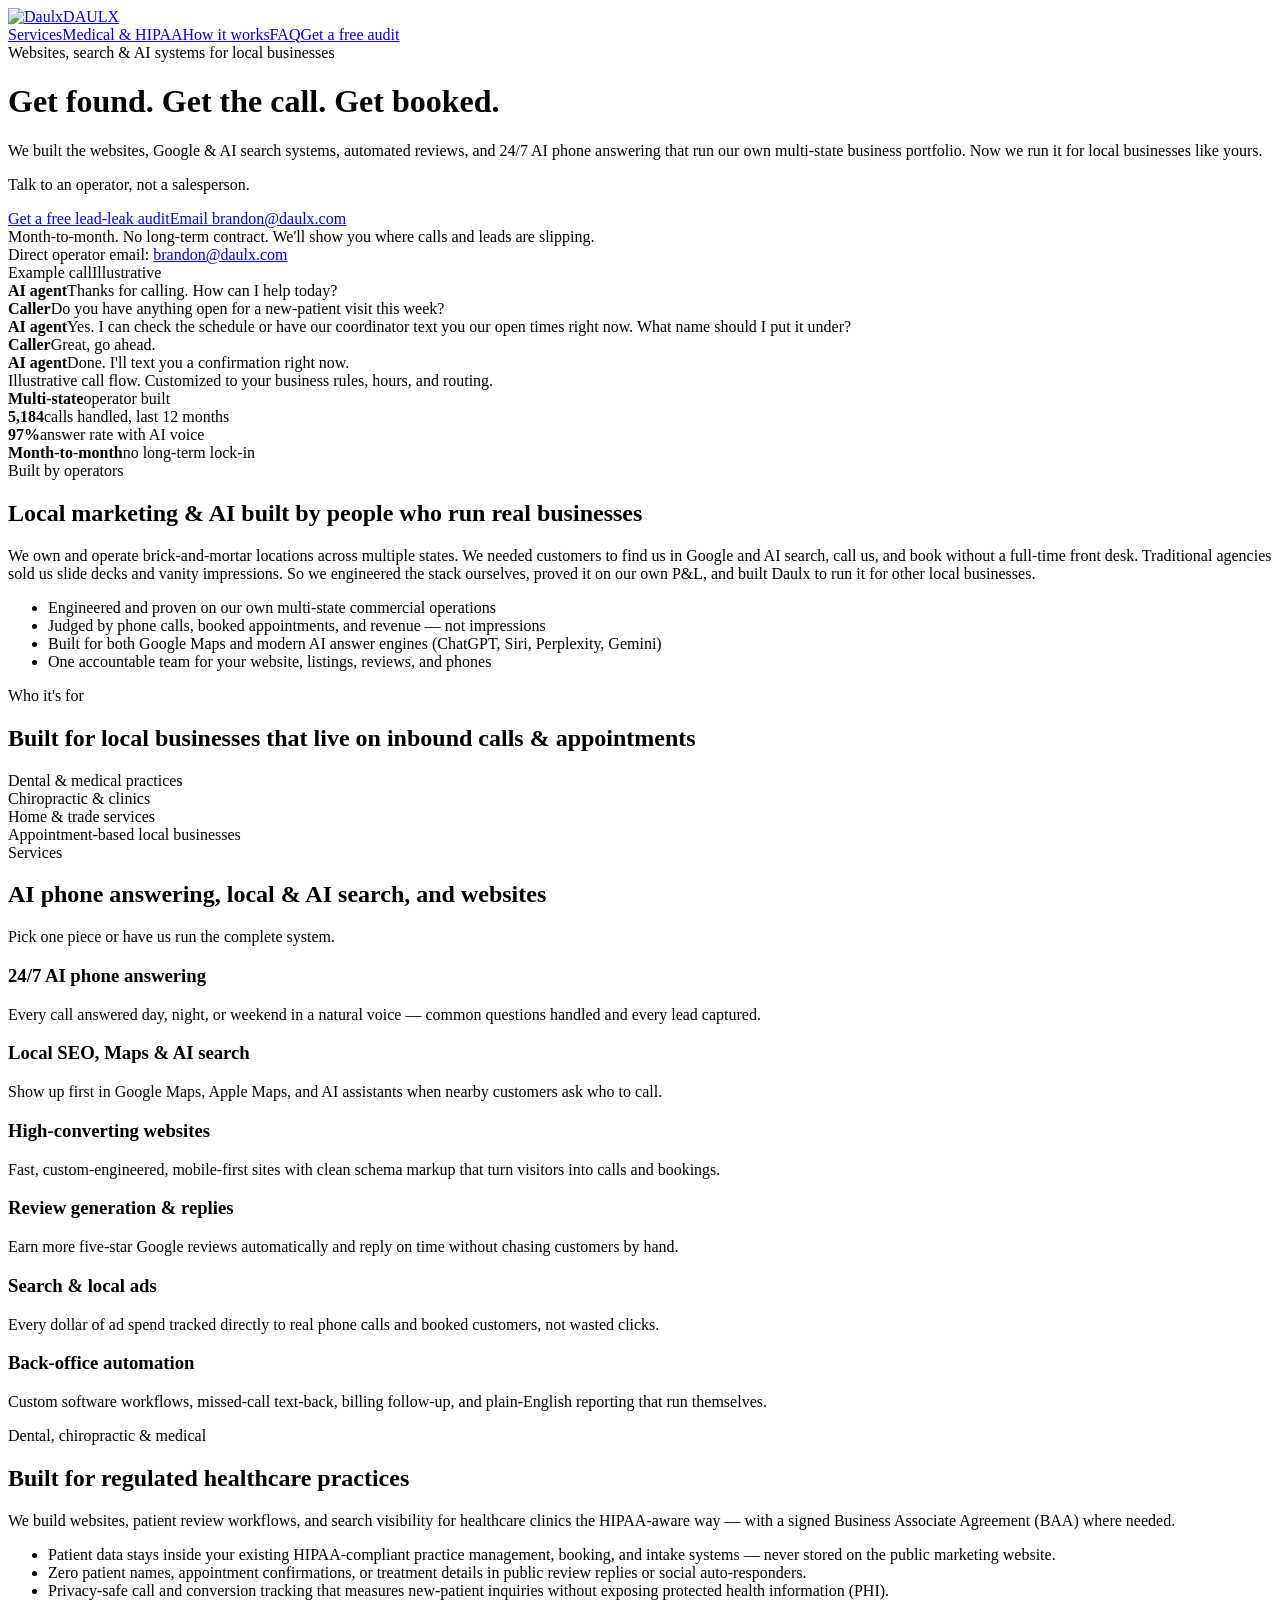
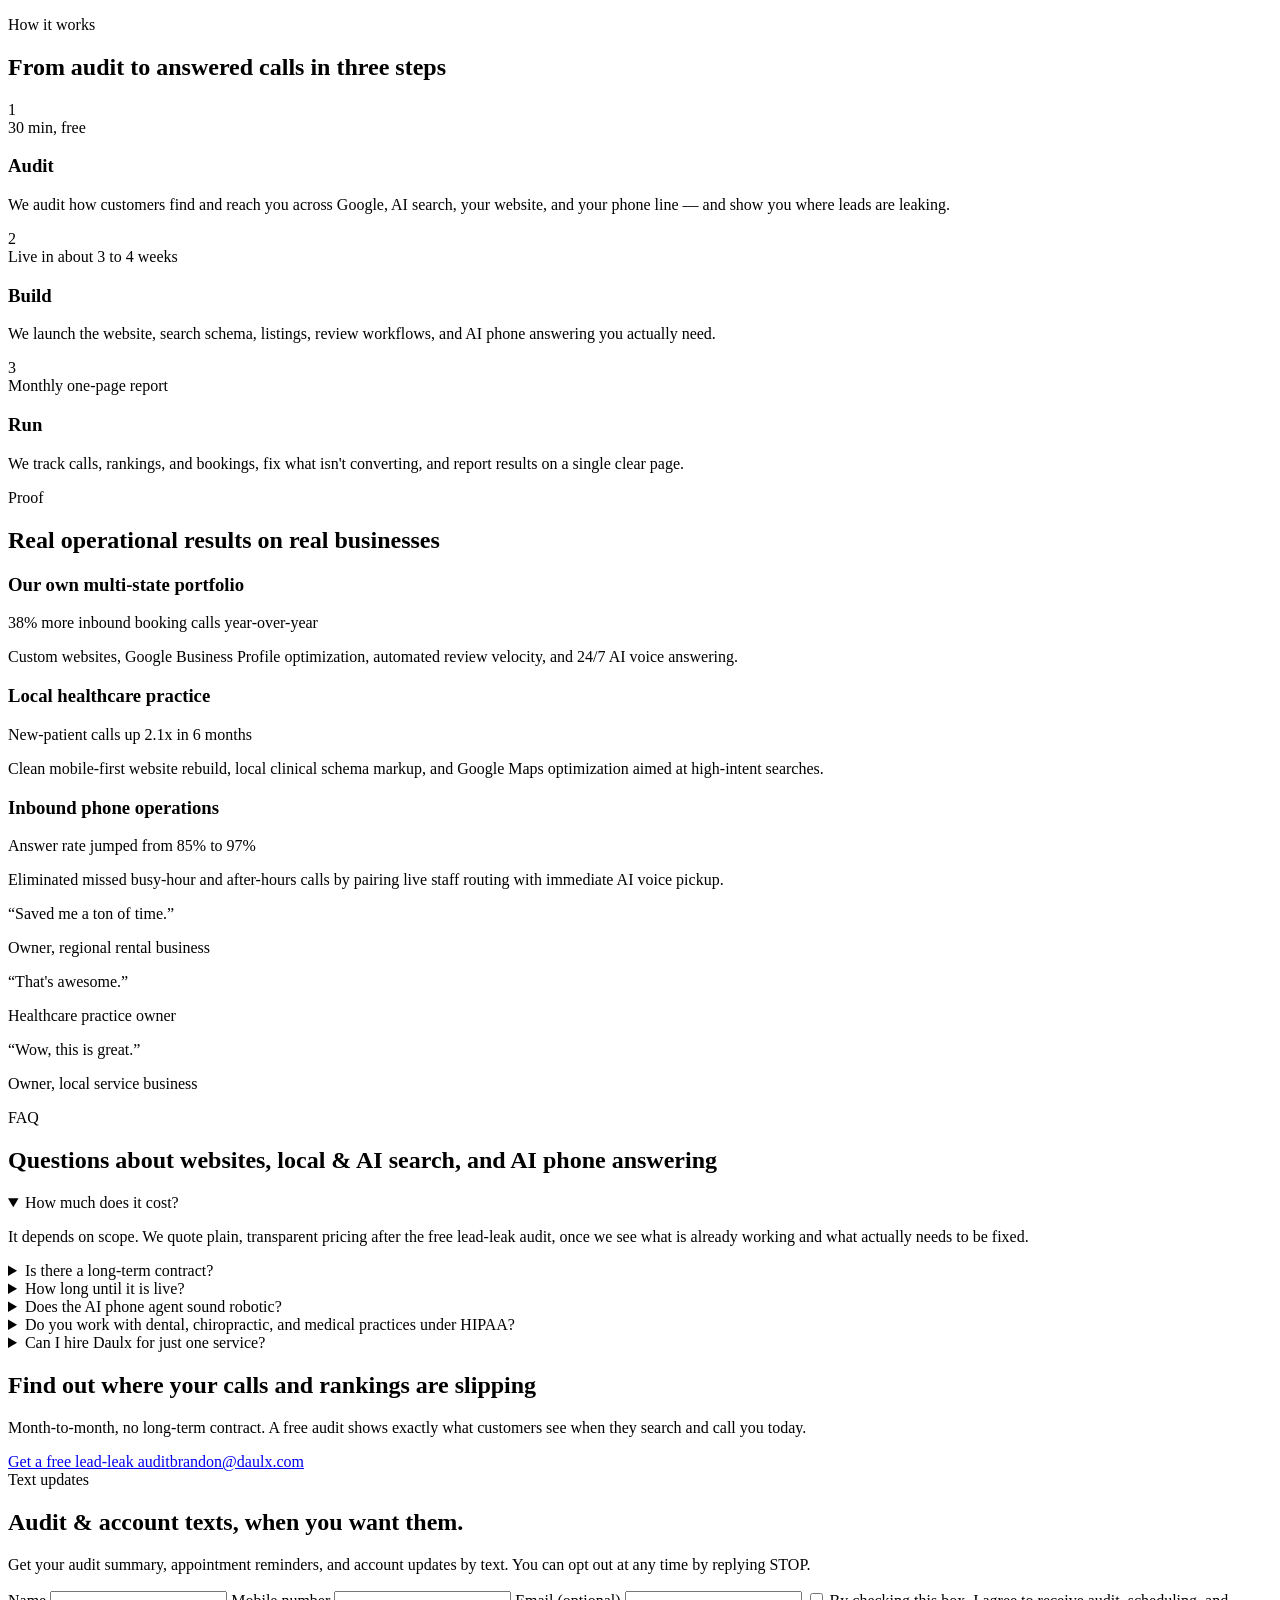
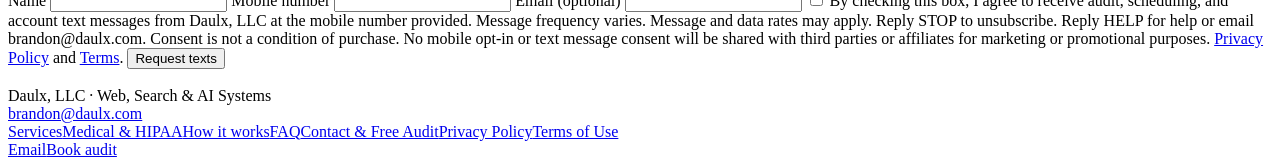
==== index.html @ 46bbb877 "Add .nojekyll, CNAME, 404.html, and index.html" ====
<!doctype html><html lang="en"><head><meta charset="utf-8"><meta name="viewport" content="width=device-width,initial-scale=1">
<meta name="robots" content="index, follow">
<link rel="canonical" href="https://daulx.com/">
<title>Websites, Local SEO, AI Search &amp; AI Phone Answering | Daulx</title>
<meta name="description" content="Daulx builds high-converting websites, Google Maps &amp; AI search visibility, automated review systems, and 24/7 AI phone answering for local businesses. Get a free lead-leak audit.">
<link rel="icon" href="favicon.svg" type="image/svg+xml">
<meta property="og:type" content="website">
<meta property="og:site_name" content="DAULX">
<meta property="og:title" content="Websites, Local SEO, AI Search &amp; AI Phone Answering | Daulx">
<meta property="og:description" content="Daulx builds high-converting websites, Google Maps &amp; AI search visibility, automated review systems, and 24/7 AI phone answering for local businesses. Get a free lead-leak audit.">
<meta property="og:url" content="https://daulx.com/">
<meta property="og:image" content="https://daulx.com/og-preview.png">
<meta name="twitter:card" content="summary_large_image">
<meta name="twitter:title" content="Websites, Local SEO, AI Search &amp; AI Phone Answering | Daulx">
<meta name="twitter:description" content="Daulx builds high-converting websites, Google Maps &amp; AI search visibility, automated review systems, and 24/7 AI phone answering for local businesses. Get a free lead-leak audit.">
<meta name="twitter:image" content="https://daulx.com/og-preview.png">
<link rel="preload" href="fonts/inter-latin.woff2" as="font" type="font/woff2" crossorigin>
<link rel="preload" href="fonts/fraunces-latin.woff2" as="font" type="font/woff2" crossorigin>
<link rel="stylesheet" href="styles.css">
<script type="application/ld+json">{"@context":"https://schema.org","@graph":[
{"@type":"Organization","@id":"https://daulx.com/#organization","name":"Daulx, LLC","url":"https://daulx.com/","logo":"https://daulx.com/favicon.svg","email":"brandon@daulx.com"},
{"@type":"ProfessionalService","@id":"https://daulx.com/#service","name":"Daulx","parentOrganization":{"@id":"https://daulx.com/#organization"},"url":"https://daulx.com/","email":"brandon@daulx.com","image":"https://daulx.com/og-preview.png","description":"Websites, local SEO, Google Business Profile, AI search optimization, review systems, AI phone answering, and back-office automation for local businesses.","areaServed":"US"},
{"@type":"FAQPage","mainEntity":[
{"@type":"Question","name":"How much does it cost?","acceptedAnswer":{"@type":"Answer","text":"It depends on scope. We quote after the free lead-leak audit, once we know what you actually need."}},
{"@type":"Question","name":"Is there a contract?","acceptedAnswer":{"@type":"Answer","text":"Month-to-month. No long-term contract."}},
{"@type":"Question","name":"How long until it is live?","acceptedAnswer":{"@type":"Answer","text":"Most builds go live in about 3 to 4 weeks after the audit call, depending on scope."}},
{"@type":"Question","name":"Does the AI phone agent sound robotic?","acceptedAnswer":{"@type":"Answer","text":"It speaks in a natural voice, answers common questions about your business, and hands off or takes a message when a person is needed. Request a free audit and we will demo a live line configured for your business."}},
{"@type":"Question","name":"Do you work with medical and dental practices under HIPAA?","acceptedAnswer":{"@type":"Answer","text":"Yes. We build HIPAA-aware: patient data stays in your existing HIPAA-compliant booking, forms, and records systems, never on the marketing site. Review replies never include patient names or treatment details, and tracking is set up to be privacy-safe."}},
{"@type":"Question","name":"Can I hire you for just one service?","acceptedAnswer":{"@type":"Answer","text":"Yes. Start with one piece, such as AI phone answering, your website, or your Google and AI search visibility, and add more later if it makes sense."}}]}]}</script>
</head><body>
<header><div class="wrap"><a class="logo" href="/"><img src="favicon.svg" alt="Daulx" width="30" height="30"><span class="brand">DAULX</span></a>
<nav><a href="/#services">Services</a><a href="/#regulated">Medical &amp; HIPAA</a><a href="/#how">How it works</a><a href="/#faq">FAQ</a><a class="btn" href="/contact">Get a free audit</a></nav></div></header>

<main id="main">
<div class="hero" id="top"><div class="wrap"><div>
<div class="eyebrow">Websites, search &amp; AI systems for local businesses</div>
<h1>Get found. Get the call. Get booked.</h1>
<p>We built the websites, Google &amp; AI search systems, automated reviews, and 24/7 AI phone answering that run our own multi-state business portfolio. Now we run it for local businesses like yours.</p>
<p class="operator">Talk to an operator, not a salesperson.</p>
<div class="ctas"><a class="btn" href="/contact">Get a free lead-leak audit</a><a class="btn ghost" href="mailto:brandon@daulx.com">Email brandon@daulx.com</a></div>
<div class="micro">Month-to-month. No long-term contract. We'll show you where calls and leads are slipping.</div>
<div class="callnow">Direct operator email: <a href="mailto:brandon@daulx.com">brandon@daulx.com</a></div>
</div>
<div class="tcard" aria-label="Example call"><div class="lbl"><span>Example call</span><span>Illustrative</span></div>
<div class="msg ai"><b>AI agent</b>Thanks for calling. How can I help today?</div>
<div class="msg caller"><b>Caller</b>Do you have anything open for a new-patient visit this week?</div>
<div class="msg ai"><b>AI agent</b>Yes. I can check the schedule or have our coordinator text you our open times right now. What name should I put it under?</div>
<div class="msg caller"><b>Caller</b>Great, go ahead.</div>
<div class="msg ai"><b>AI agent</b>Done. I'll text you a confirmation right now.</div>
<div class="note">Illustrative call flow. Customized to your business rules, hours, and routing.</div></div>
</div></div>

<div class="pbar"><div class="wrap">
<div><strong>Multi-state</strong>operator built</div><div><strong>5,184</strong>calls handled, last 12 months</div><div><strong>97%</strong>answer rate with AI voice</div><div><strong>Month-to-month</strong>no long-term lock-in</div></div></div>

<section class="story" id="about"><div class="wrap two"><div><div class="eyebrow">Built by operators</div><h2>Local marketing &amp; AI built by people who run real businesses</h2>
<p class="lead">We own and operate brick-and-mortar locations across multiple states. We needed customers to find us in Google and AI search, call us, and book without a full-time front desk. Traditional agencies sold us slide decks and vanity impressions. So we engineered the stack ourselves, proved it on our own P&amp;L, and built Daulx to run it for other local businesses.</p></div>
<ul class="checks"><li>Engineered and proven on our own multi-state commercial operations</li><li>Judged by phone calls, booked appointments, and revenue — not impressions</li><li>Built for both Google Maps and modern AI answer engines (ChatGPT, Siri, Perplexity, Gemini)</li><li>One accountable team for your website, listings, reviews, and phones</li></ul></div></section>

<section id="who" style="padding-bottom:0"><div class="wrap"><div class="eyebrow">Who it's for</div><h2>Built for local businesses that live on inbound calls &amp; appointments</h2>
<div class="who"><div>Dental &amp; medical practices</div><div>Chiropractic &amp; clinics</div><div>Home &amp; trade services</div><div>Appointment-based local businesses</div></div></div></section>

<section id="services" class="services"><div class="wrap"><div class="eyebrow">Services</div><h2>AI phone answering, local &amp; AI search, and websites</h2>
<p class="lead">Pick one piece or have us run the complete system.</p>
<div class="grid">
<div class="card" id="ai-phone"><h3>24/7 AI phone answering</h3><p>Every call answered day, night, or weekend in a natural voice — common questions handled and every lead captured.</p></div>
<div class="card" id="local-seo"><h3>Local SEO, Maps &amp; AI search</h3><p>Show up first in Google Maps, Apple Maps, and AI assistants when nearby customers ask who to call.</p></div>
<div class="card" id="websites"><h3>High-converting websites</h3><p>Fast, custom-engineered, mobile-first sites with clean schema markup that turn visitors into calls and bookings.</p></div>
<div class="card" id="reviews"><h3>Review generation &amp; replies</h3><p>Earn more five-star Google reviews automatically and reply on time without chasing customers by hand.</p></div>
<div class="card" id="ads"><h3>Search &amp; local ads</h3><p>Every dollar of ad spend tracked directly to real phone calls and booked customers, not wasted clicks.</p></div>
<div class="card" id="automation"><h3>Back-office automation</h3><p>Custom software workflows, missed-call text-back, billing follow-up, and plain-English reporting that run themselves.</p></div>
</div></div></section>

<section class="hipaa" id="regulated"><div class="wrap"><div class="hcard"><div><div class="eyebrow">Dental, chiropractic &amp; medical</div><h2>Built for regulated healthcare practices</h2>
<p class="lead">We build websites, patient review workflows, and search visibility for healthcare clinics the HIPAA-aware way — with a signed Business Associate Agreement (BAA) where needed.</p></div>
<ul class="checks"><li>Patient data stays inside your existing HIPAA-compliant practice management, booking, and intake systems — never stored on the public marketing website.</li>
<li>Zero patient names, appointment confirmations, or treatment details in public review replies or social auto-responders.</li><li>Privacy-safe call and conversion tracking that measures new-patient inquiries without exposing protected health information (PHI).</li></ul></div></div></section>

<section id="how" class="steps" style="padding-top:0"><div class="wrap"><div class="eyebrow">How it works</div><h2>From audit to answered calls in three steps</h2><div class="grid">
<div class="card"><div class="num">1</div><div class="time">30 min, free</div><h3>Audit</h3><p>We audit how customers find and reach you across Google, AI search, your website, and your phone line — and show you where leads are leaking.</p></div>
<div class="card"><div class="num">2</div><div class="time">Live in about 3 to 4 weeks</div><h3>Build</h3><p>We launch the website, search schema, listings, review workflows, and AI phone answering you actually need.</p></div>
<div class="card"><div class="num">3</div><div class="time">Monthly one-page report</div><h3>Run</h3><p>We track calls, rankings, and bookings, fix what isn't converting, and report results on a single clear page.</p></div>
</div></div></section>

<section class="proof"><div class="wrap"><div class="eyebrow">Proof</div><h2>Real operational results on real businesses</h2><div class="grid">
<div class="card"><h3>Our own multi-state portfolio</h3><div class="result">38% more inbound booking calls year-over-year</div><p>Custom websites, Google Business Profile optimization, automated review velocity, and 24/7 AI voice answering.</p></div>
<div class="card"><h3>Local healthcare practice</h3><div class="result">New-patient calls up 2.1x in 6 months</div><p>Clean mobile-first website rebuild, local clinical schema markup, and Google Maps optimization aimed at high-intent searches.</p></div>
<div class="card"><h3>Inbound phone operations</h3><div class="result">Answer rate jumped from 85% to 97%</div><p>Eliminated missed busy-hour and after-hours calls by pairing live staff routing with immediate AI voice pickup.</p></div>
</div>
<div class="grid">
<div class="card"><p class="quote">&ldquo;Saved me a ton of time.&rdquo;</p><p class="role">Owner, regional rental business</p></div>
<div class="card"><p class="quote">&ldquo;That's awesome.&rdquo;</p><p class="role">Healthcare practice owner</p></div>
<div class="card"><p class="quote">&ldquo;Wow, this is great.&rdquo;</p><p class="role">Owner, local service business</p></div>
</div></div></section>

<section class="faq" id="faq"><div class="wrap"><div class="eyebrow">FAQ</div><h2>Questions about websites, local &amp; AI search, and AI phone answering</h2>
<details open><summary>How much does it cost?</summary><p>It depends on scope. We quote plain, transparent pricing after the free lead-leak audit, once we see what is already working and what actually needs to be fixed.</p></details>
<details><summary>Is there a long-term contract?</summary><p>No. Ongoing management is month-to-month. You stay because it produces calls and customers, not because of a lock-in clause.</p></details>
<details><summary>How long until it is live?</summary><p>Most website, SEO, and AI voice builds go live in 3 to 4 weeks after the audit call, depending on scope.</p></details>
<details><summary>Does the AI phone agent sound robotic?</summary><p>It speaks in a natural voice, answers specific questions about your business, hours, and services, and transfers or texts your team immediately when a person is needed. Request a free audit and we will demo a live line configured for your business.</p></details>
<details><summary>Do you work with dental, chiropractic, and medical practices under HIPAA?</summary><p>Yes. We build HIPAA-aware: patient health information stays in your existing practice management, forms, and booking systems, never on the marketing site. Public review replies and social messaging follow strict zero-PHI rules, and we execute a HIPAA Business Associate Agreement (BAA) when applicable.</p></details>
<details><summary>Can I hire Daulx for just one service?</summary><p>Yes. Start with a single piece — like fixing your AI search visibility, rebuilding an outdated website, or turning on 24/7 AI phone answering — and add more only when it makes sense.</p></details>
</div></section>

<section class="final"><div class="wrap"><h2>Find out where your calls and rankings are slipping</h2><p>Month-to-month, no long-term contract. A free audit shows exactly what customers see when they search and call you today.</p>
<div class="ctas"><a class="btn" href="/contact">Get a free lead-leak audit</a><a class="btn ghost" href="mailto:brandon@daulx.com">brandon@daulx.com</a></div></div></section>

<section class="textus" id="sms-opt-in"><div class="wrap two"><div><div class="eyebrow">Text updates</div><h2>Audit &amp; account texts, when you want them.</h2>
<p class="lead">Get your audit summary, appointment reminders, and account updates by text. You can opt out at any time by replying STOP.</p></div>
<form class="form" action="thanks" method="get">
<label class="field"><span>Name</span>
<input type="text" name="name" autocomplete="name" required></label>
<label class="field"><span>Mobile number</span>
<input type="tel" name="mobile" autocomplete="tel" required></label>
<label class="field"><span>Email <span class="optional">(optional)</span></span>
<input type="email" name="email" autocomplete="email"></label>
<label class="consent">
<input type="checkbox" name="sms_opt_in" value="yes" required>
<span>By checking this box, I agree to receive audit, scheduling, and account text messages from Daulx, LLC at the mobile number provided. Message frequency varies. Message and data rates may apply. Reply STOP to unsubscribe. Reply HELP for help or email brandon@daulx.com. Consent is not a condition of purchase. No mobile opt-in or text message consent will be shared with third parties or affiliates for marketing or promotional purposes. <a href="privacy">Privacy Policy</a> and <a href="terms">Terms</a>.</span></label>
<button class="btn" type="submit">Request texts</button>
</form></div></section>
</main>

<footer><div class="wrap"><div><strong style="color:#fff;letter-spacing:.16em">DAULX</strong><br>Daulx, LLC &middot; Web, Search &amp; AI Systems<br><a href="mailto:brandon@daulx.com">brandon@daulx.com</a></div>
<div class="links"><a href="/#services">Services</a><a href="/#regulated">Medical &amp; HIPAA</a><a href="/#how">How it works</a><a href="/#faq">FAQ</a><a href="/contact">Contact &amp; Free Audit</a><a href="/privacy">Privacy Policy</a><a href="/terms">Terms of Use</a></div></div></footer>

<div class="sticky" id="sticky"><a class="btn call" href="mailto:brandon@daulx.com">Email</a><a class="btn" href="/contact">Book audit</a></div>
<script>var h=document.getElementById('top'),s=document.getElementById('sticky');function f(){s.classList.toggle('on',h.getBoundingClientRect().bottom<0)}addEventListener('scroll',f);f();</script>
</body></html>
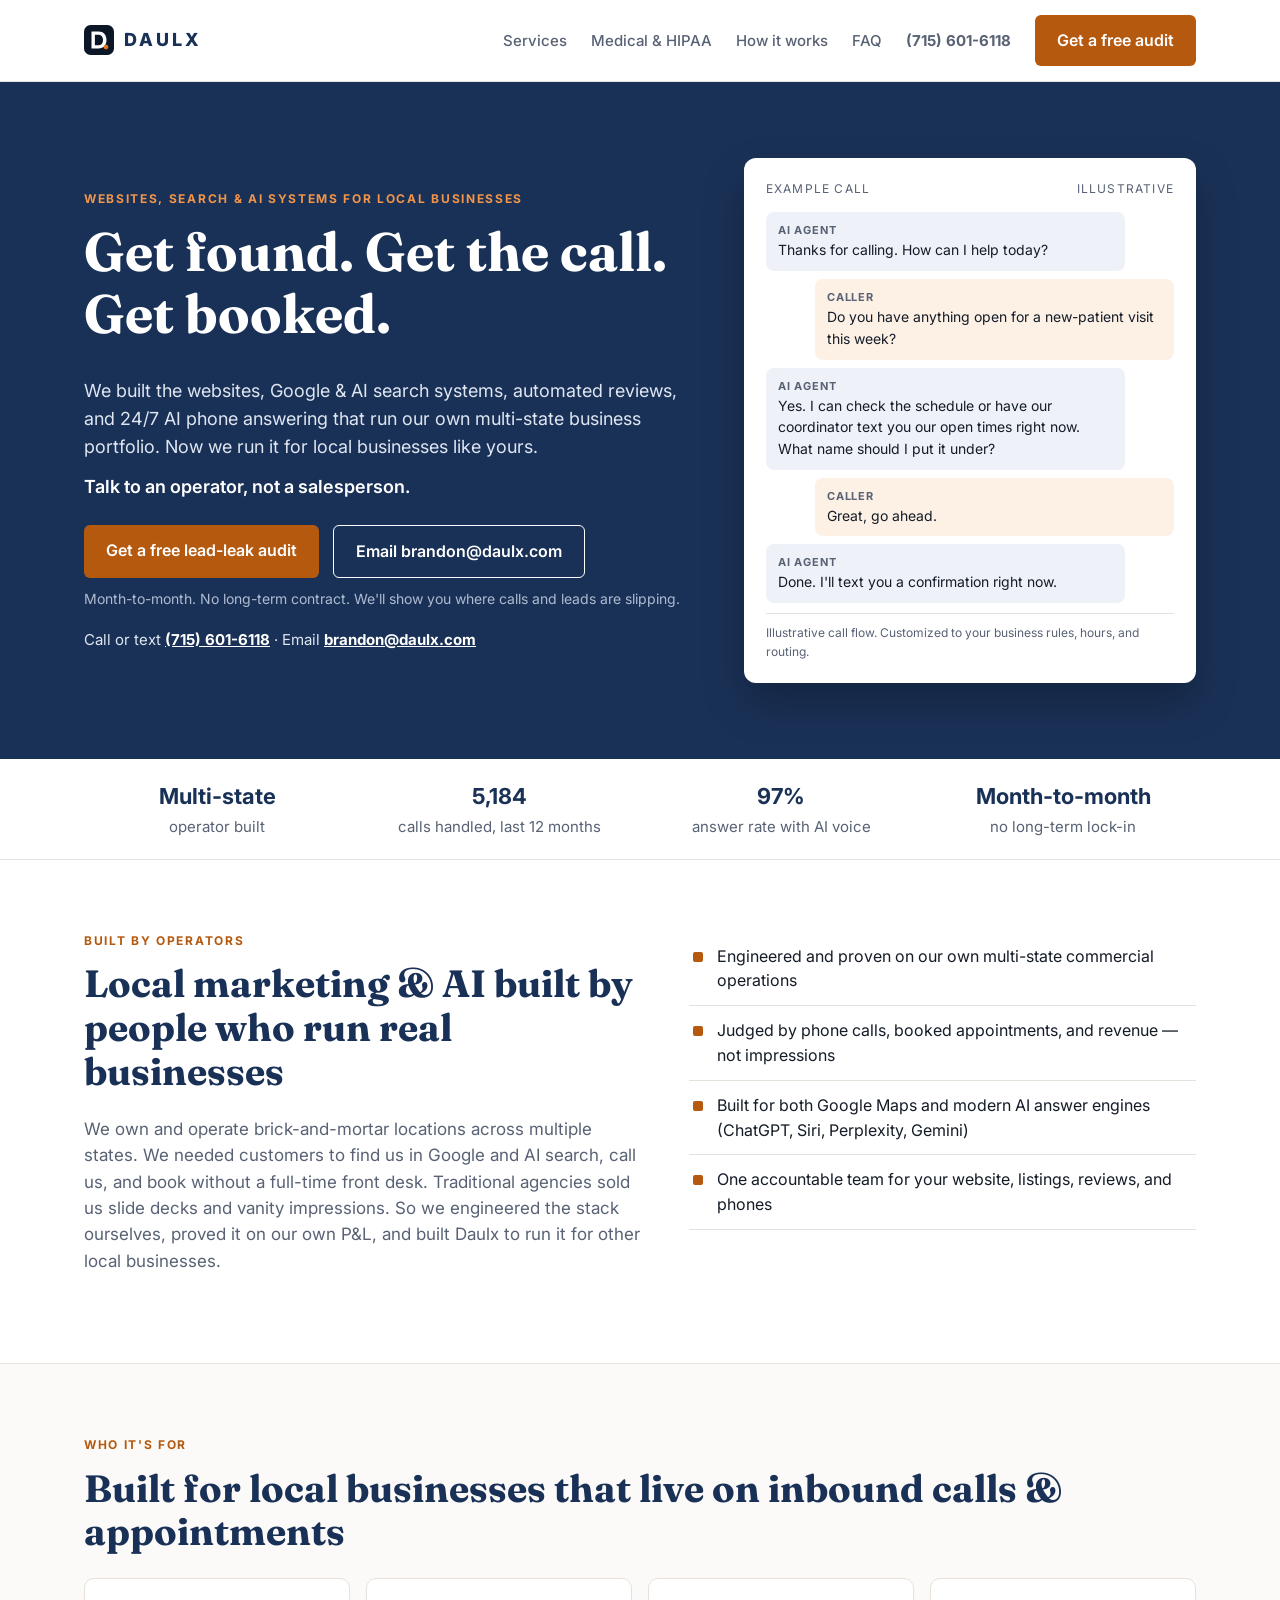
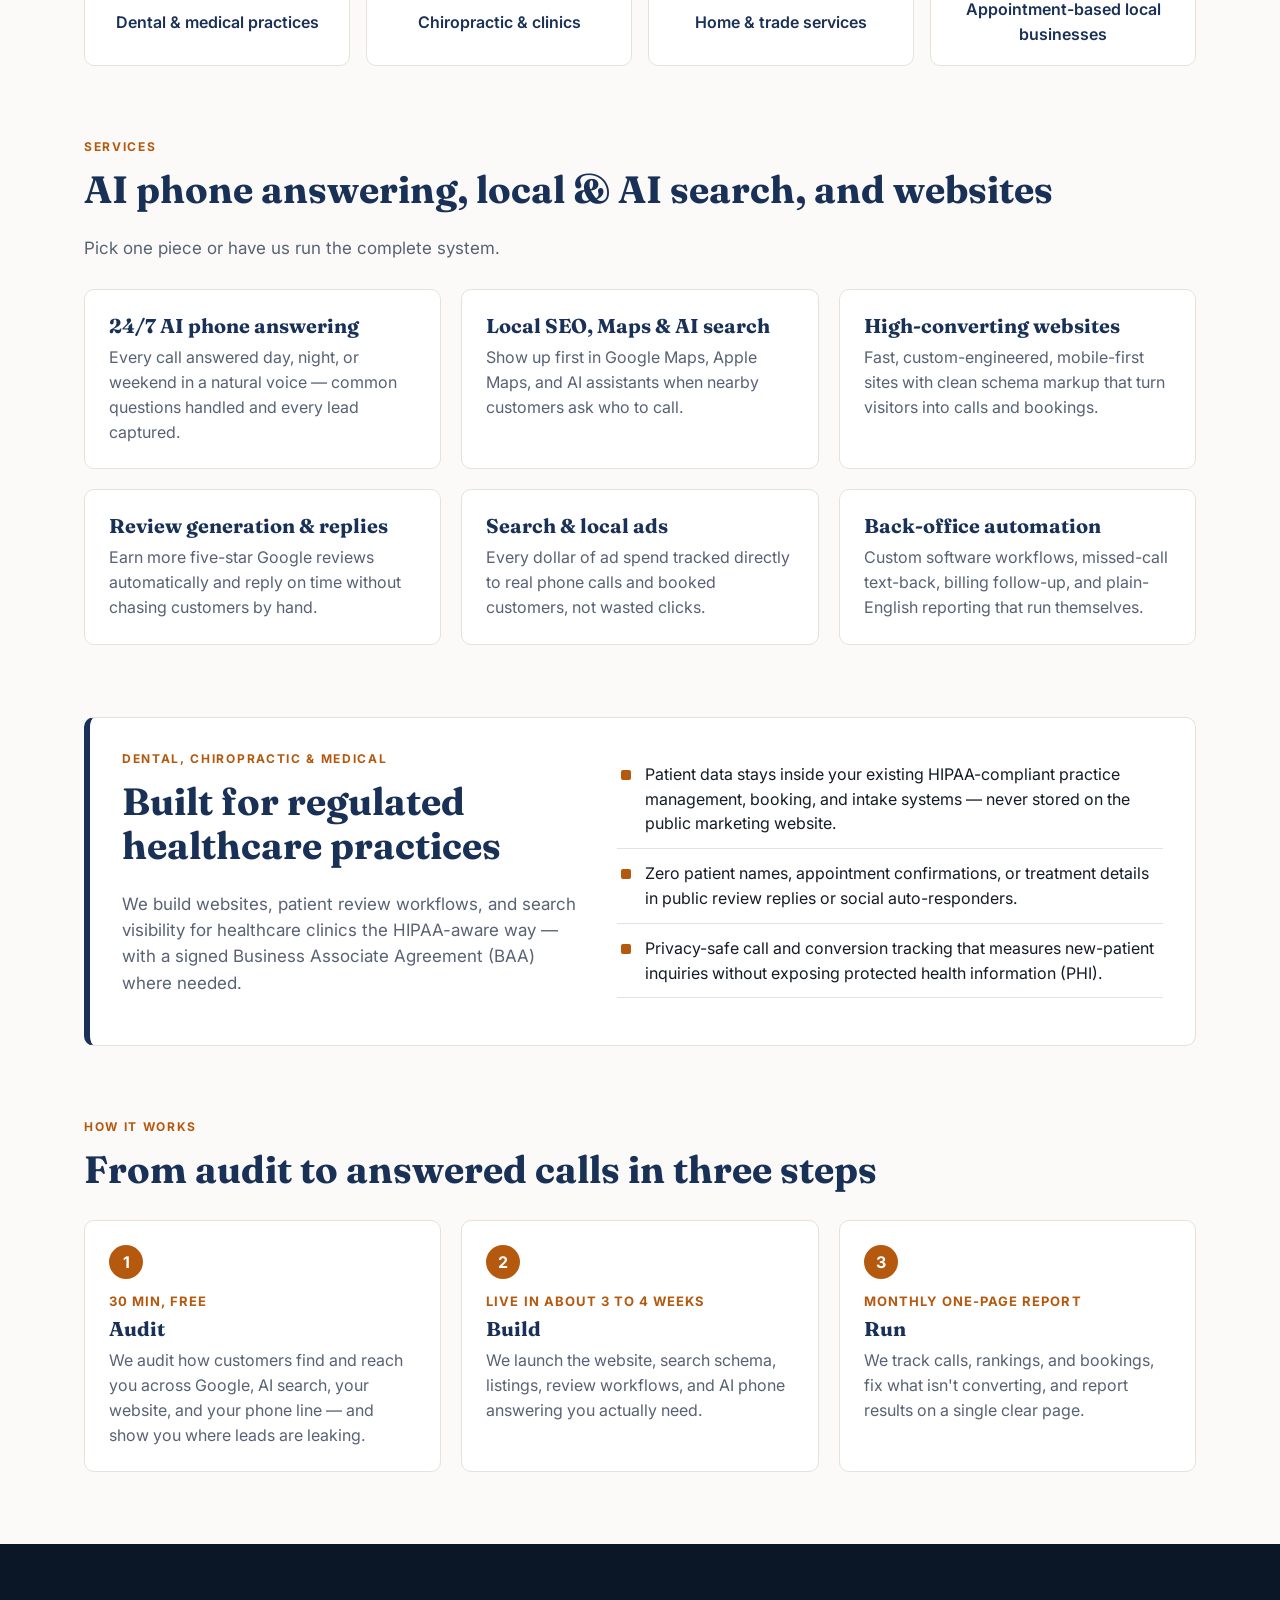
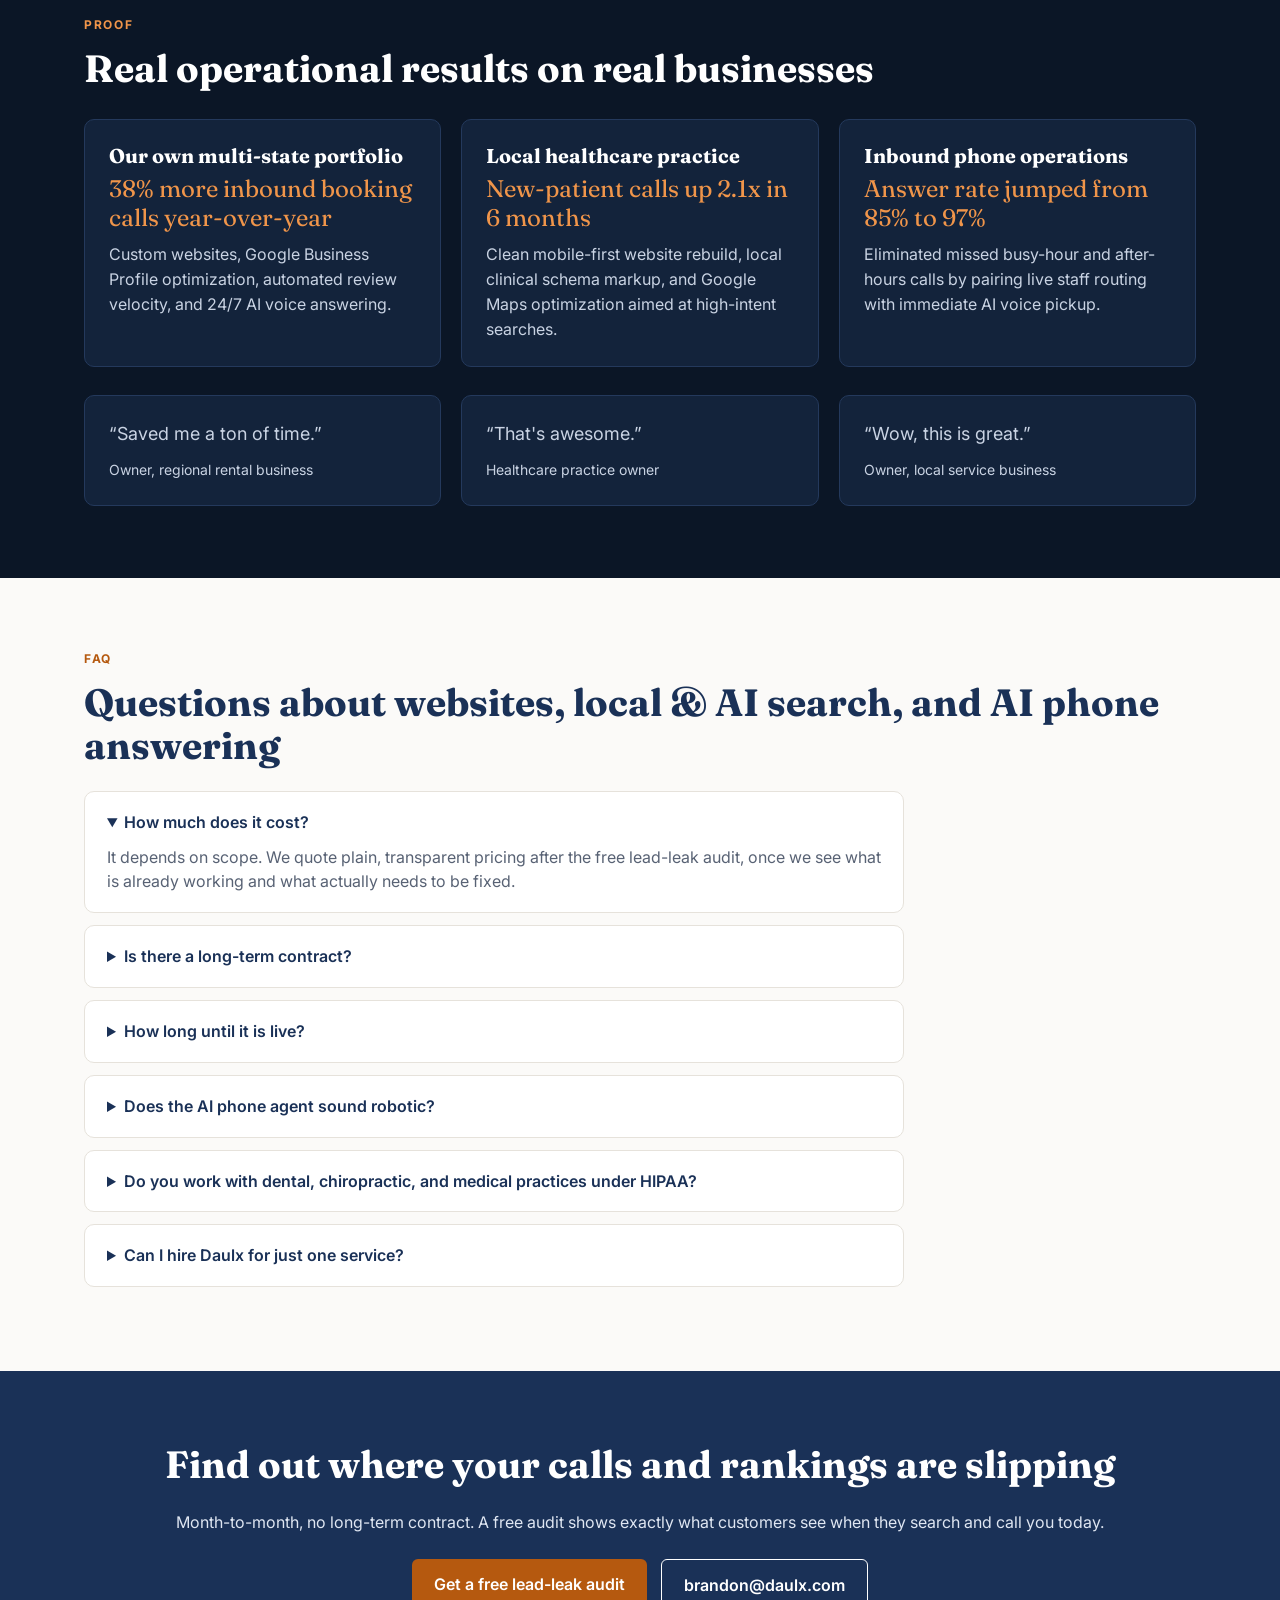
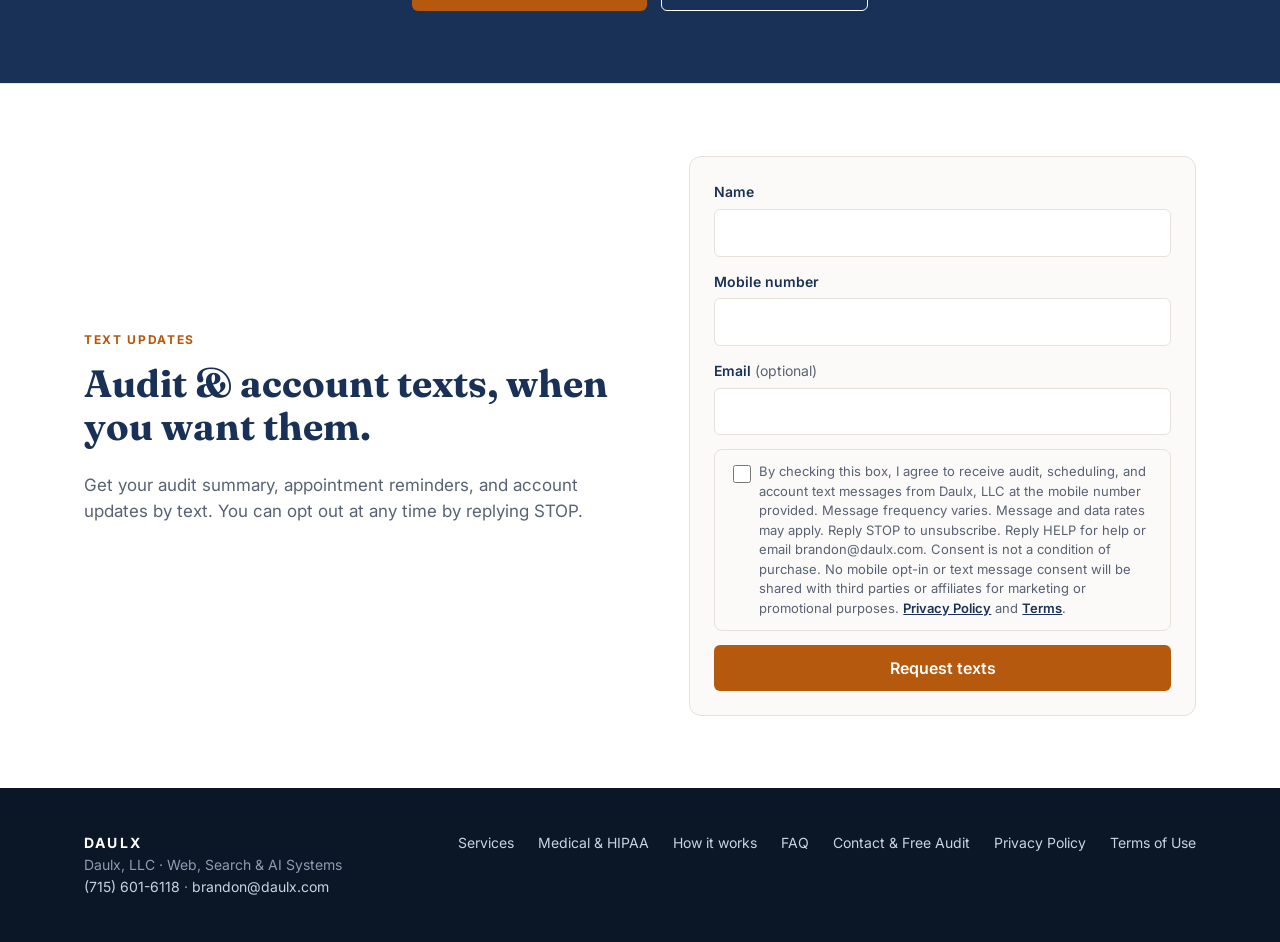
==== commit b597cd52: "Add Daulx phone (715) 601-6118 to header, sticky CTA, contact, footer, JSON-LD, llms.txt" ====
--- a/index.html
+++ b/index.html
@@ -18,8 +18,8 @@
 <link rel="preload" href="fonts/fraunces-latin.woff2" as="font" type="font/woff2" crossorigin>
 <link rel="stylesheet" href="styles.css">
 <script type="application/ld+json">{"@context":"https://schema.org","@graph":[
-{"@type":"Organization","@id":"https://daulx.com/#organization","name":"Daulx, LLC","url":"https://daulx.com/","logo":"https://daulx.com/favicon.svg","email":"brandon@daulx.com"},
-{"@type":"ProfessionalService","@id":"https://daulx.com/#service","name":"Daulx","parentOrganization":{"@id":"https://daulx.com/#organization"},"url":"https://daulx.com/","email":"brandon@daulx.com","image":"https://daulx.com/og-preview.png","description":"Websites, local SEO, Google Business Profile, AI search optimization, review systems, AI phone answering, and back-office automation for local businesses.","areaServed":"US"},
+{"@type":"Organization","@id":"https://daulx.com/#organization","name":"Daulx, LLC","url":"https://daulx.com/","logo":"https://daulx.com/favicon.svg","telephone":"+1-715-601-6118","email":"brandon@daulx.com"},
+{"@type":"ProfessionalService","@id":"https://daulx.com/#service","name":"Daulx","parentOrganization":{"@id":"https://daulx.com/#organization"},"url":"https://daulx.com/","telephone":"+1-715-601-6118","email":"brandon@daulx.com","image":"https://daulx.com/og-preview.png","description":"Websites, local SEO, Google Business Profile, AI search optimization, review systems, AI phone answering, and back-office automation for local businesses.","areaServed":"US"},
 {"@type":"FAQPage","mainEntity":[
 {"@type":"Question","name":"How much does it cost?","acceptedAnswer":{"@type":"Answer","text":"It depends on scope. We quote after the free lead-leak audit, once we know what you actually need."}},
 {"@type":"Question","name":"Is there a contract?","acceptedAnswer":{"@type":"Answer","text":"Month-to-month. No long-term contract."}},
@@ -29,7 +29,7 @@
 {"@type":"Question","name":"Can I hire you for just one service?","acceptedAnswer":{"@type":"Answer","text":"Yes. Start with one piece, such as AI phone answering, your website, or your Google and AI search visibility, and add more later if it makes sense."}}]}]}</script>
 </head><body>
 <header><div class="wrap"><a class="logo" href="/"><img src="favicon.svg" alt="Daulx" width="30" height="30"><span class="brand">DAULX</span></a>
-<nav><a href="/#services">Services</a><a href="/#regulated">Medical &amp; HIPAA</a><a href="/#how">How it works</a><a href="/#faq">FAQ</a><a class="btn" href="/contact">Get a free audit</a></nav></div></header>
+<nav><a href="/#services">Services</a><a href="/#regulated">Medical &amp; HIPAA</a><a href="/#how">How it works</a><a href="/#faq">FAQ</a><a href="tel:+17156016118" style="font-weight:700">(715) 601-6118</a><a class="btn" href="/contact">Get a free audit</a></nav></div></header>
 
 <main id="main">
 <div class="hero" id="top"><div class="wrap"><div>
@@ -39,7 +39,7 @@
 <p class="operator">Talk to an operator, not a salesperson.</p>
 <div class="ctas"><a class="btn" href="/contact">Get a free lead-leak audit</a><a class="btn ghost" href="mailto:brandon@daulx.com">Email brandon@daulx.com</a></div>
 <div class="micro">Month-to-month. No long-term contract. We'll show you where calls and leads are slipping.</div>
-<div class="callnow">Direct operator email: <a href="mailto:brandon@daulx.com">brandon@daulx.com</a></div>
+<div class="callnow">Call or text <a href="tel:+17156016118">(715) 601-6118</a> &middot; Email <a href="mailto:brandon@daulx.com">brandon@daulx.com</a></div>
 </div>
 <div class="tcard" aria-label="Example call"><div class="lbl"><span>Example call</span><span>Illustrative</span></div>
 <div class="msg ai"><b>AI agent</b>Thanks for calling. How can I help today?</div>
@@ -121,9 +121,9 @@
 </form></div></section>
 </main>
 
-<footer><div class="wrap"><div><strong style="color:#fff;letter-spacing:.16em">DAULX</strong><br>Daulx, LLC &middot; Web, Search &amp; AI Systems<br><a href="mailto:brandon@daulx.com">brandon@daulx.com</a></div>
+<footer><div class="wrap"><div><strong style="color:#fff;letter-spacing:.16em">DAULX</strong><br>Daulx, LLC &middot; Web, Search &amp; AI Systems<br><a href="tel:+17156016118">(715) 601-6118</a> &middot; <a href="mailto:brandon@daulx.com">brandon@daulx.com</a></div>
 <div class="links"><a href="/#services">Services</a><a href="/#regulated">Medical &amp; HIPAA</a><a href="/#how">How it works</a><a href="/#faq">FAQ</a><a href="/contact">Contact &amp; Free Audit</a><a href="/privacy">Privacy Policy</a><a href="/terms">Terms of Use</a></div></div></footer>
 
-<div class="sticky" id="sticky"><a class="btn call" href="mailto:brandon@daulx.com">Email</a><a class="btn" href="/contact">Book audit</a></div>
+<div class="sticky" id="sticky"><a class="btn call" href="tel:+17156016118">Call</a><a class="btn call" href="mailto:brandon@daulx.com">Email</a><a class="btn" href="/contact">Book audit</a></div>
 <script>var h=document.getElementById('top'),s=document.getElementById('sticky');function f(){s.classList.toggle('on',h.getBoundingClientRect().bottom<0)}addEventListener('scroll',f);f();</script>
 </body></html>
--- a/styles.css
+++ b/styles.css
@@ -0,0 +1,124 @@
+@font-face{font-family:Fraunces;src:url(fonts/fraunces-latin.woff2) format("woff2");font-display:swap}
+@font-face{font-family:Inter;src:url(fonts/inter-latin.woff2) format("woff2");font-display:swap}
+:root{--navy:#1a3157;--ink:#141c27;--signal:#b5590f;--signal-lt:#f0954a;--bg:#fbfaf8;--line:#e6e2db;--slate:#586274;--deep:#0b1626}
+*{box-sizing:border-box}body{margin:0;font-family:Inter,system-ui,sans-serif;color:var(--ink);background:var(--bg);line-height:1.55}
+h1,h2,h3{font-family:Fraunces,Georgia,serif;line-height:1.15;margin:0 0 .6em;color:var(--navy)}
+a{color:inherit}.wrap{max-width:1160px;margin:0 auto;padding:0 24px}
+header{background:#fff;border-bottom:1px solid var(--line);position:sticky;top:0;z-index:40}
+header .wrap{display:flex;align-items:center;justify-content:space-between;gap:16px;padding-top:15px;padding-bottom:15px}
+.logo{display:flex;align-items:center;gap:10px;font-weight:800;font-size:18px;letter-spacing:.16em;color:var(--navy);text-decoration:none}
+.logo img{width:30px;height:30px}
+nav{display:flex;gap:24px;align-items:center;font-size:15px}
+nav a{text-decoration:none;color:var(--slate);font-weight:500}
+nav a:hover{color:var(--navy)}
+.btn{display:inline-block;background:var(--signal);color:#fff!important;padding:13px 22px;border-radius:6px;text-decoration:none;font-weight:600;text-align:center;border:0;cursor:pointer;font-family:inherit;font-size:16px}
+.btn:hover{background:#9b4b0b}
+.btn.ghost{background:transparent;border:1.5px solid currentColor;color:#fff!important}
+.btn.ghost:hover{background:rgba(255,255,255,.08)}
+.ph{color:var(--signal);font-weight:700}
+.eyebrow{text-transform:uppercase;letter-spacing:.14em;font-size:12px;font-weight:700;color:var(--signal);margin-bottom:12px}
+.hero{background:var(--navy);color:#dfe6f2;padding:76px 0}
+.hero .wrap{display:grid;grid-template-columns:1.15fr .85fr;gap:48px;align-items:center}
+.hero.single .wrap{display:block;max-width:860px;margin:0 auto}
+.hero h1{color:#fff;font-size:clamp(34px,4.6vw,54px)}
+.hero p{font-size:18px;margin:0 0 12px;max-width:680px}
+.ctas{display:flex;gap:14px;flex-wrap:wrap;margin-top:24px}
+.micro{font-size:14px;color:#aebbd0;margin-top:10px}
+.operator{font-weight:600;color:#fff}
+.callnow{margin-top:18px;font-size:15px}.callnow a{color:#fff;font-weight:700}
+.tcard{background:#fff;color:var(--ink);border-radius:12px;padding:22px;box-shadow:0 20px 40px rgba(0,0,0,.25);font-size:14px}
+.tcard .lbl{display:flex;justify-content:space-between;font-size:12px;color:var(--slate);text-transform:uppercase;letter-spacing:.1em;margin-bottom:14px}
+.msg{padding:10px 12px;border-radius:8px;margin-bottom:8px;max-width:88%}.ai{background:#eef2f8}.caller{background:#fdf0e5;margin-left:auto}
+.msg b{display:block;font-size:11px;color:var(--slate);text-transform:uppercase;letter-spacing:.08em}
+.tcard .note{font-size:12px;color:var(--slate);margin-top:10px;border-top:1px solid var(--line);padding-top:10px}
+.pbar{background:#fff;border-bottom:1px solid var(--line)}
+.pbar .wrap{display:grid;grid-template-columns:repeat(4,1fr);text-align:center;padding-top:20px;padding-bottom:20px;font-size:15px;color:var(--slate);gap:16px}
+.pbar strong{display:block;font-size:22px;color:var(--navy);margin-bottom:2px}
+section{padding:72px 0}
+h2{font-size:clamp(26px,3.4vw,38px)}
+.lead{color:var(--slate);max-width:680px;font-size:17px;margin-top:0}
+.grid{display:grid;grid-template-columns:repeat(3,1fr);gap:20px;margin-top:28px}
+.card{background:#fff;border:1px solid var(--line);border-radius:10px;padding:24px;text-decoration:none;display:block}
+.card h3{font-size:20px;margin-bottom:.4em}
+.card p{margin:0;color:var(--slate)}
+.num{display:inline-flex;width:34px;height:34px;border-radius:50%;background:var(--signal);color:#fff;font-weight:700;align-items:center;justify-content:center;margin-bottom:12px}
+.time{font-size:13px;font-weight:700;color:var(--signal);text-transform:uppercase;letter-spacing:.08em;margin-bottom:6px}
+.story{background:#fff;border-bottom:1px solid var(--line)}
+.two{display:grid;grid-template-columns:1.1fr 1fr;gap:48px;align-items:start}
+ul.checks{list-style:none;padding:0;margin:0}
+ul.checks li{padding:12px 0 12px 28px;border-bottom:1px solid var(--line);position:relative}
+ul.checks li:before{content:"";position:absolute;left:4px;top:20px;width:10px;height:10px;background:var(--signal);border-radius:2px}
+.who{display:grid;grid-template-columns:repeat(4,1fr);gap:16px;margin-top:24px}
+.who div{display:flex;align-items:center;justify-content:center;background:#fff;border:1px solid var(--line);border-radius:10px;padding:18px;font-weight:600;color:var(--navy);text-align:center}
+.proof{background:var(--deep);color:#c9d3e3}
+.proof h2,.proof h3{color:#fff}
+.proof .card{background:#13233b;border-color:#24395c}
+.proof .card p{color:#c9d3e3}
+.result{font-family:Fraunces,Georgia,serif;font-size:24px;color:var(--signal);line-height:1.2;margin:4px 0 10px}
+.quote{font-size:18px;color:#fff;margin:0 0 12px!important}
+.role{font-size:14px}
+.faq details{background:#fff;border:1px solid var(--line);border-radius:10px;padding:18px 22px;margin-bottom:12px;max-width:820px}
+.faq summary{font-weight:600;color:var(--navy);cursor:pointer}
+.faq details p{color:var(--slate);margin:10px 0 0}
+.final{background:var(--navy);color:#dfe6f2;text-align:center}
+.final h2{color:#fff}
+.final .ctas{justify-content:center}
+.hipaa{padding-top:0}
+.hcard{display:grid;grid-template-columns:1fr 1.2fr;gap:40px;background:#fff;border:1px solid var(--line);border-left:6px solid var(--navy);border-radius:10px;padding:32px}
+.textus{background:#fff;border-top:1px solid var(--line)}
+.textus .two{align-items:center}
+.textus form,.form-card form{display:grid;gap:14px}
+.textus form{background:var(--bg);border:1px solid var(--line);border-radius:12px;padding:24px}
+.field{display:grid;gap:6px;font-size:14px;font-weight:600;color:var(--navy)}
+.optional{font-weight:400;color:var(--slate)}
+.field input[type=text],.field input[type=tel],.field input[type=email],.field select,.field textarea{font:inherit;font-weight:400;color:var(--ink);padding:12px 14px;border:1px solid var(--line);border-radius:6px;background:#fff;width:100%}
+.field textarea{resize:vertical;min-height:92px}
+.row2{display:grid;grid-template-columns:1fr 1fr;gap:14px}
+.consent{display:grid;grid-template-columns:20px 1fr;gap:10px;font-size:13px;color:var(--slate);line-height:1.5;background:var(--bg);border:1px solid var(--line);border-radius:8px;padding:12px 14px}
+.consent input{margin-top:3px;width:18px;height:18px}
+.consent a{color:var(--navy);font-weight:600}
+.main-split{display:grid;grid-template-columns:1fr 1.15fr;gap:48px;align-items:start}
+.direct-box{background:#fff;border:1px solid var(--line);border-left:5px solid var(--navy);border-radius:10px;padding:22px 24px;margin-top:24px}
+.direct-box h3{font-size:19px;margin-bottom:6px}
+.direct-box p{margin:0 0 10px;color:var(--slate);font-size:15px}
+.direct-box .phone-big{font-family:Fraunces,Georgia,serif;font-size:24px;font-weight:700;color:var(--navy);text-decoration:none;display:inline-block;margin:2px 0 6px}
+.form-card{background:#fff;border:1px solid var(--line);border-radius:12px;padding:30px;box-shadow:0 10px 28px rgba(20,28,39,.05)}
+.form-card h2{font-size:24px;margin-bottom:6px}
+.form-card .sub{color:var(--slate);font-size:15px;margin:0 0 20px}
+.legal-card{background:#fff;border:1px solid var(--line);border-radius:12px;padding:36px;max-width:860px}
+.legal-card h2{font-size:22px;margin-top:28px;margin-bottom:8px}
+.legal-card h2:first-child{margin-top:0}
+.legal-card p,.legal-card li{color:var(--slate);font-size:16px}
+.legal-card .callout{background:var(--bg);border-left:4px solid var(--signal);padding:16px 20px;border-radius:6px;margin:16px 0}
+footer{background:var(--deep);color:#8f9bb0;font-size:14px;padding:44px 0}
+footer .wrap{display:flex;justify-content:space-between;align-items:flex-start;gap:32px;flex-wrap:wrap}
+footer .links{display:flex;gap:24px;flex-wrap:wrap}
+footer a{color:#c9d3e3;text-decoration:none}
+footer a:hover{color:#fff}
+.hero .eyebrow,.hero .ph,.proof .eyebrow,.proof .result{color:var(--signal-lt)}
+.sticky{display:none}
+@media(max-width:900px){
+  .hero .wrap,.two,.main-split,.hcard{grid-template-columns:1fr}
+  .tcard{display:none}
+  .grid{grid-template-columns:1fr 1fr}
+  .who{grid-template-columns:1fr 1fr}
+}
+@media(max-width:600px){
+  nav a:not(.btn){display:none}
+  nav .btn{padding:10px 14px;font-size:14px}
+  .hero{padding:48px 0}
+  section{padding:48px 0}
+  .pbar .wrap{grid-template-columns:1fr 1fr;gap:14px}
+  .grid,.row2{grid-template-columns:1fr;gap:12px}
+  .services .card{padding:16px 18px}
+  .services .card h3{font-size:18px}
+  .steps .card{padding:16px 18px;display:grid;grid-template-columns:34px 1fr;column-gap:14px}
+  .steps .num{grid-row:span 3;margin:0}
+  .form-card,.legal-card{padding:22px 18px}
+  footer .wrap{flex-direction:column}
+  body{padding-bottom:72px}
+  .sticky{display:grid;grid-template-columns:1fr 1fr;gap:10px;position:fixed;left:0;right:0;bottom:0;padding:10px 12px;background:#fff;border-top:1px solid var(--line);box-shadow:0 -6px 16px rgba(0,0,0,.08);z-index:50;transform:translateY(110%);transition:transform .2s}
+  .sticky.on{transform:none}
+  .sticky a{padding:12px 8px;font-size:15px}
+  .sticky .call{background:var(--navy)}
+}
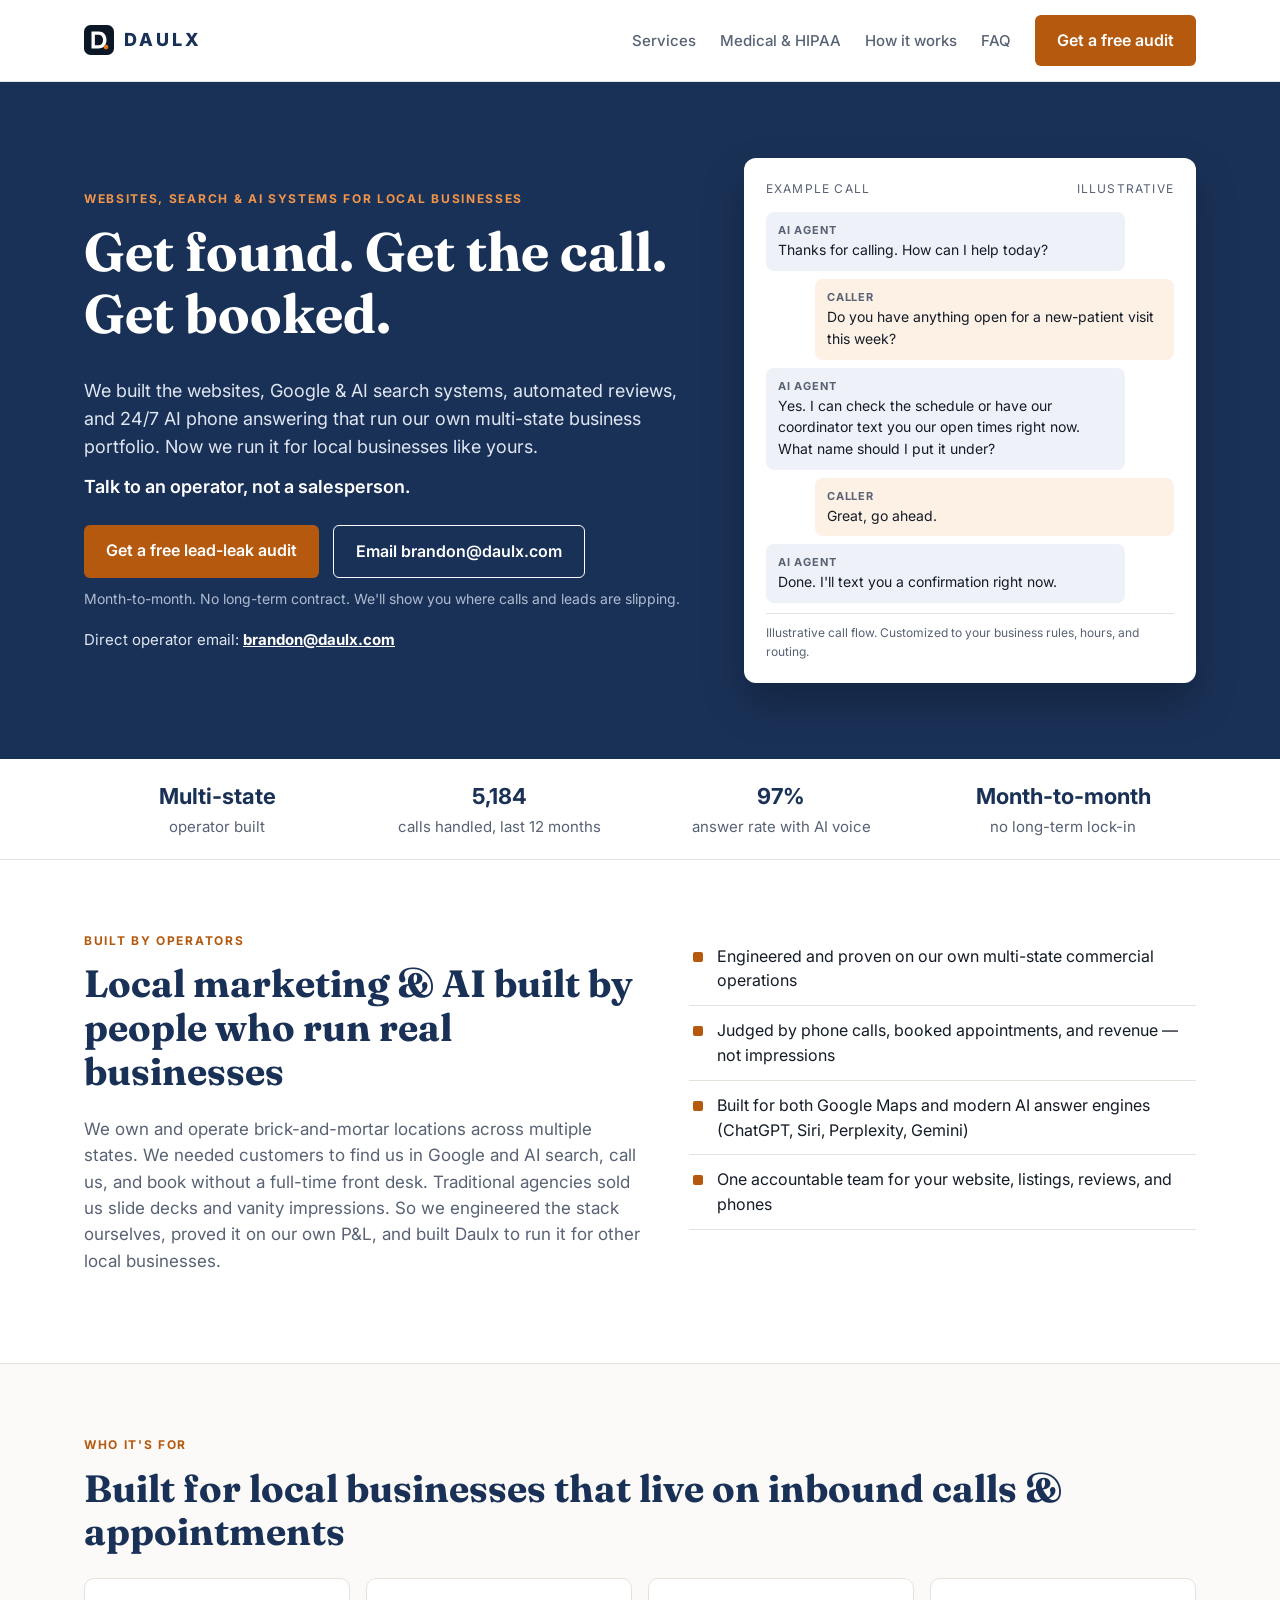
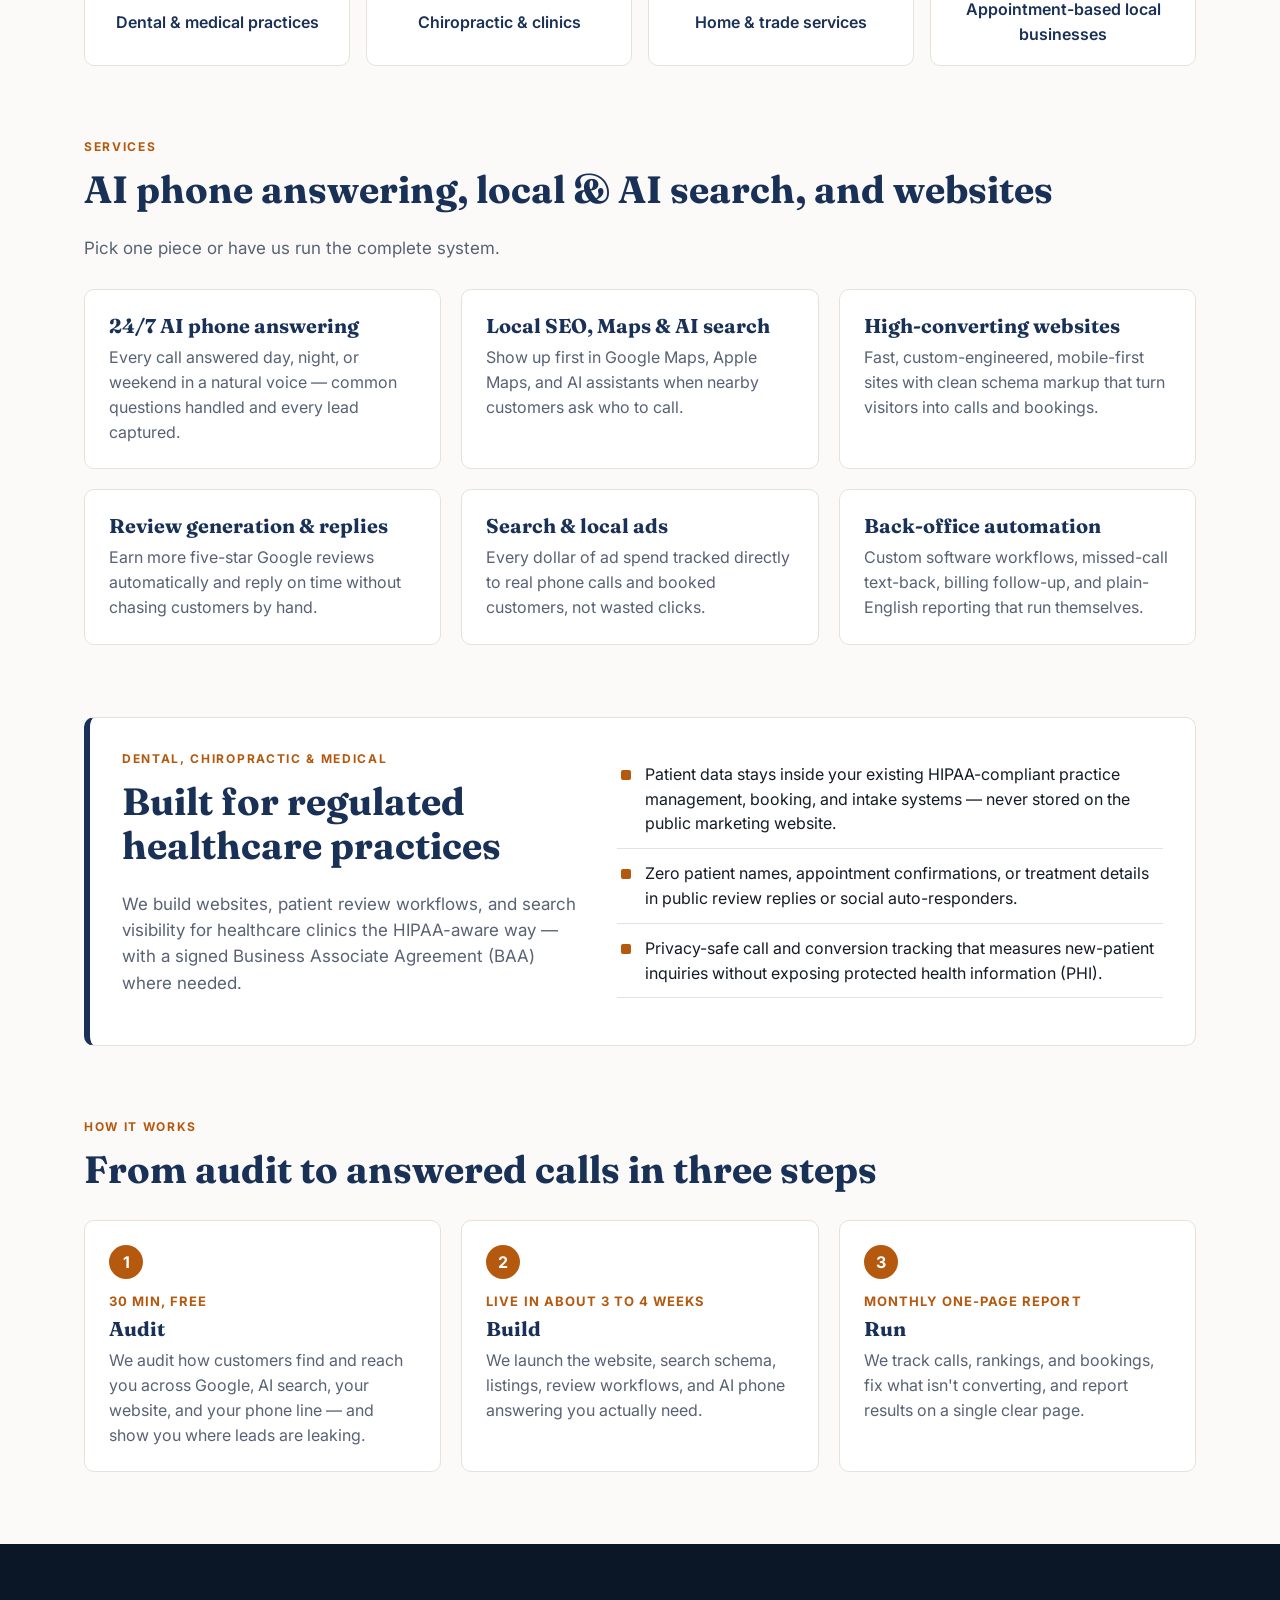
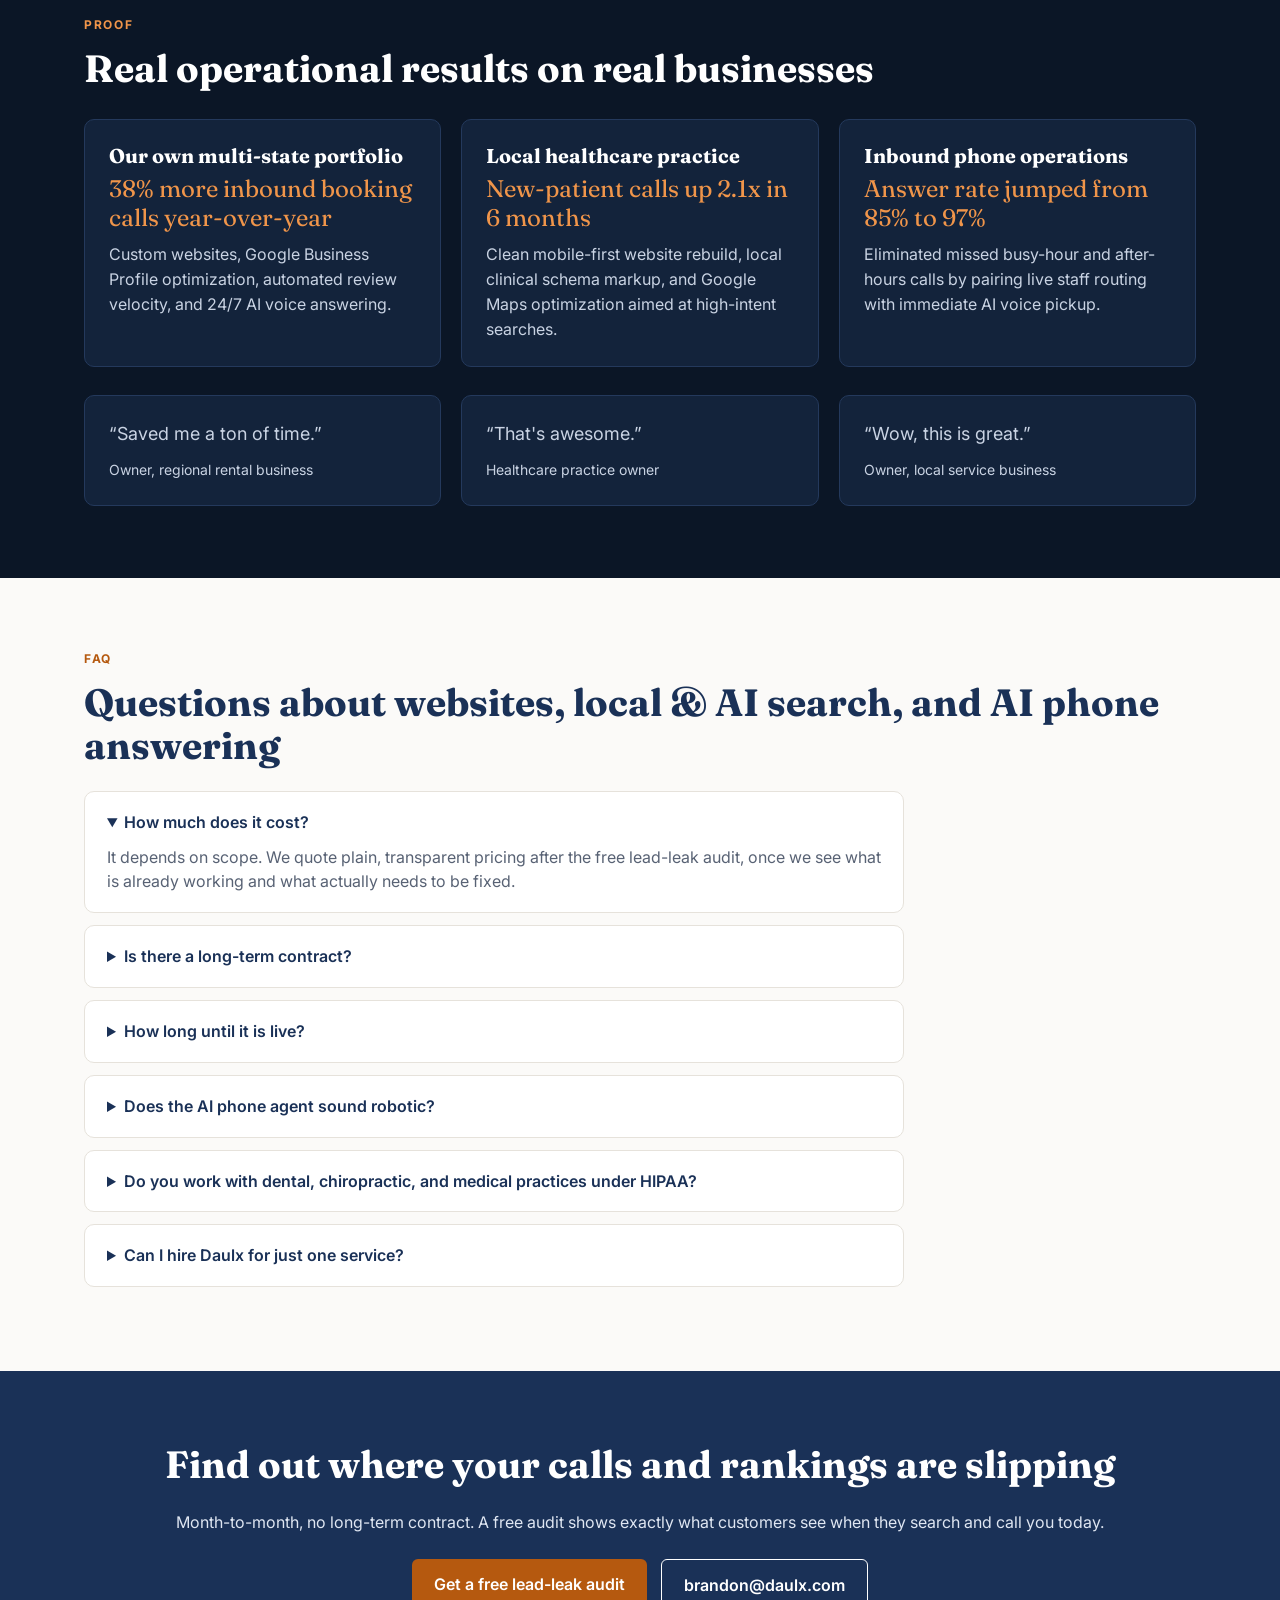
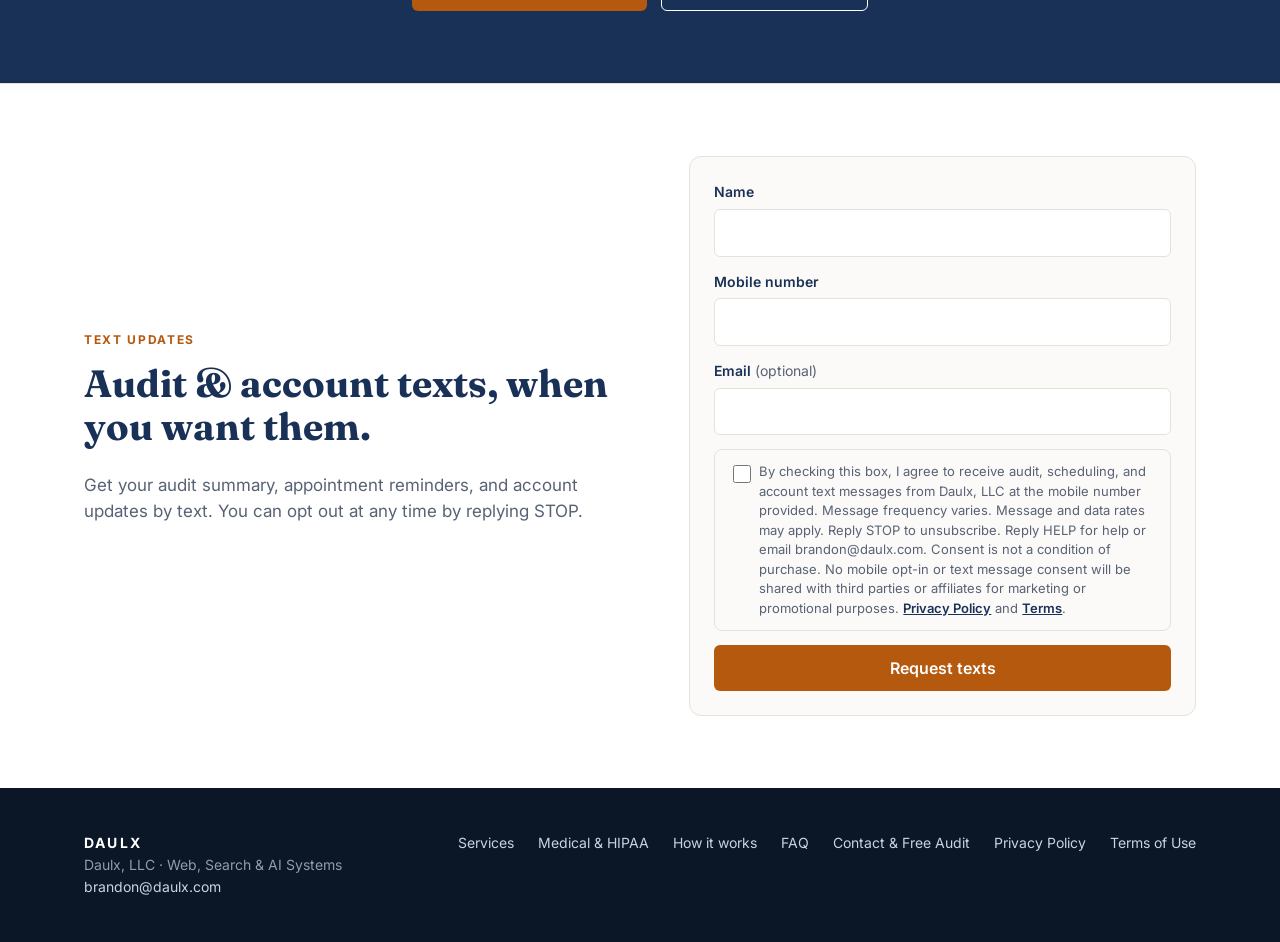
==== commit 56cf539d: "Revert (715) 601-6118: restore email-only contact (number cancelled)" ====
--- a/index.html
+++ b/index.html
@@ -18,8 +18,8 @@
 <link rel="preload" href="fonts/fraunces-latin.woff2" as="font" type="font/woff2" crossorigin>
 <link rel="stylesheet" href="styles.css">
 <script type="application/ld+json">{"@context":"https://schema.org","@graph":[
-{"@type":"Organization","@id":"https://daulx.com/#organization","name":"Daulx, LLC","url":"https://daulx.com/","logo":"https://daulx.com/favicon.svg","telephone":"+1-715-601-6118","email":"brandon@daulx.com"},
-{"@type":"ProfessionalService","@id":"https://daulx.com/#service","name":"Daulx","parentOrganization":{"@id":"https://daulx.com/#organization"},"url":"https://daulx.com/","telephone":"+1-715-601-6118","email":"brandon@daulx.com","image":"https://daulx.com/og-preview.png","description":"Websites, local SEO, Google Business Profile, AI search optimization, review systems, AI phone answering, and back-office automation for local businesses.","areaServed":"US"},
+{"@type":"Organization","@id":"https://daulx.com/#organization","name":"Daulx, LLC","url":"https://daulx.com/","logo":"https://daulx.com/favicon.svg","email":"brandon@daulx.com"},
+{"@type":"ProfessionalService","@id":"https://daulx.com/#service","name":"Daulx","parentOrganization":{"@id":"https://daulx.com/#organization"},"url":"https://daulx.com/","email":"brandon@daulx.com","image":"https://daulx.com/og-preview.png","description":"Websites, local SEO, Google Business Profile, AI search optimization, review systems, AI phone answering, and back-office automation for local businesses.","areaServed":"US"},
 {"@type":"FAQPage","mainEntity":[
 {"@type":"Question","name":"How much does it cost?","acceptedAnswer":{"@type":"Answer","text":"It depends on scope. We quote after the free lead-leak audit, once we know what you actually need."}},
 {"@type":"Question","name":"Is there a contract?","acceptedAnswer":{"@type":"Answer","text":"Month-to-month. No long-term contract."}},
@@ -29,7 +29,7 @@
 {"@type":"Question","name":"Can I hire you for just one service?","acceptedAnswer":{"@type":"Answer","text":"Yes. Start with one piece, such as AI phone answering, your website, or your Google and AI search visibility, and add more later if it makes sense."}}]}]}</script>
 </head><body>
 <header><div class="wrap"><a class="logo" href="/"><img src="favicon.svg" alt="Daulx" width="30" height="30"><span class="brand">DAULX</span></a>
-<nav><a href="/#services">Services</a><a href="/#regulated">Medical &amp; HIPAA</a><a href="/#how">How it works</a><a href="/#faq">FAQ</a><a href="tel:+17156016118" style="font-weight:700">(715) 601-6118</a><a class="btn" href="/contact">Get a free audit</a></nav></div></header>
+<nav><a href="/#services">Services</a><a href="/#regulated">Medical &amp; HIPAA</a><a href="/#how">How it works</a><a href="/#faq">FAQ</a><a class="btn" href="/contact">Get a free audit</a></nav></div></header>
 
 <main id="main">
 <div class="hero" id="top"><div class="wrap"><div>
@@ -39,7 +39,7 @@
 <p class="operator">Talk to an operator, not a salesperson.</p>
 <div class="ctas"><a class="btn" href="/contact">Get a free lead-leak audit</a><a class="btn ghost" href="mailto:brandon@daulx.com">Email brandon@daulx.com</a></div>
 <div class="micro">Month-to-month. No long-term contract. We'll show you where calls and leads are slipping.</div>
-<div class="callnow">Call or text <a href="tel:+17156016118">(715) 601-6118</a> &middot; Email <a href="mailto:brandon@daulx.com">brandon@daulx.com</a></div>
+<div class="callnow">Direct operator email: <a href="mailto:brandon@daulx.com">brandon@daulx.com</a></div>
 </div>
 <div class="tcard" aria-label="Example call"><div class="lbl"><span>Example call</span><span>Illustrative</span></div>
 <div class="msg ai"><b>AI agent</b>Thanks for calling. How can I help today?</div>
@@ -121,9 +121,9 @@
 </form></div></section>
 </main>
 
-<footer><div class="wrap"><div><strong style="color:#fff;letter-spacing:.16em">DAULX</strong><br>Daulx, LLC &middot; Web, Search &amp; AI Systems<br><a href="tel:+17156016118">(715) 601-6118</a> &middot; <a href="mailto:brandon@daulx.com">brandon@daulx.com</a></div>
+<footer><div class="wrap"><div><strong style="color:#fff;letter-spacing:.16em">DAULX</strong><br>Daulx, LLC &middot; Web, Search &amp; AI Systems<br><a href="mailto:brandon@daulx.com">brandon@daulx.com</a></div>
 <div class="links"><a href="/#services">Services</a><a href="/#regulated">Medical &amp; HIPAA</a><a href="/#how">How it works</a><a href="/#faq">FAQ</a><a href="/contact">Contact &amp; Free Audit</a><a href="/privacy">Privacy Policy</a><a href="/terms">Terms of Use</a></div></div></footer>
 
-<div class="sticky" id="sticky"><a class="btn call" href="tel:+17156016118">Call</a><a class="btn call" href="mailto:brandon@daulx.com">Email</a><a class="btn" href="/contact">Book audit</a></div>
+<div class="sticky" id="sticky"><a class="btn call" href="mailto:brandon@daulx.com">Email</a><a class="btn" href="/contact">Book audit</a></div>
 <script>var h=document.getElementById('top'),s=document.getElementById('sticky');function f(){s.classList.toggle('on',h.getBoundingClientRect().bottom<0)}addEventListener('scroll',f);f();</script>
 </body></html>
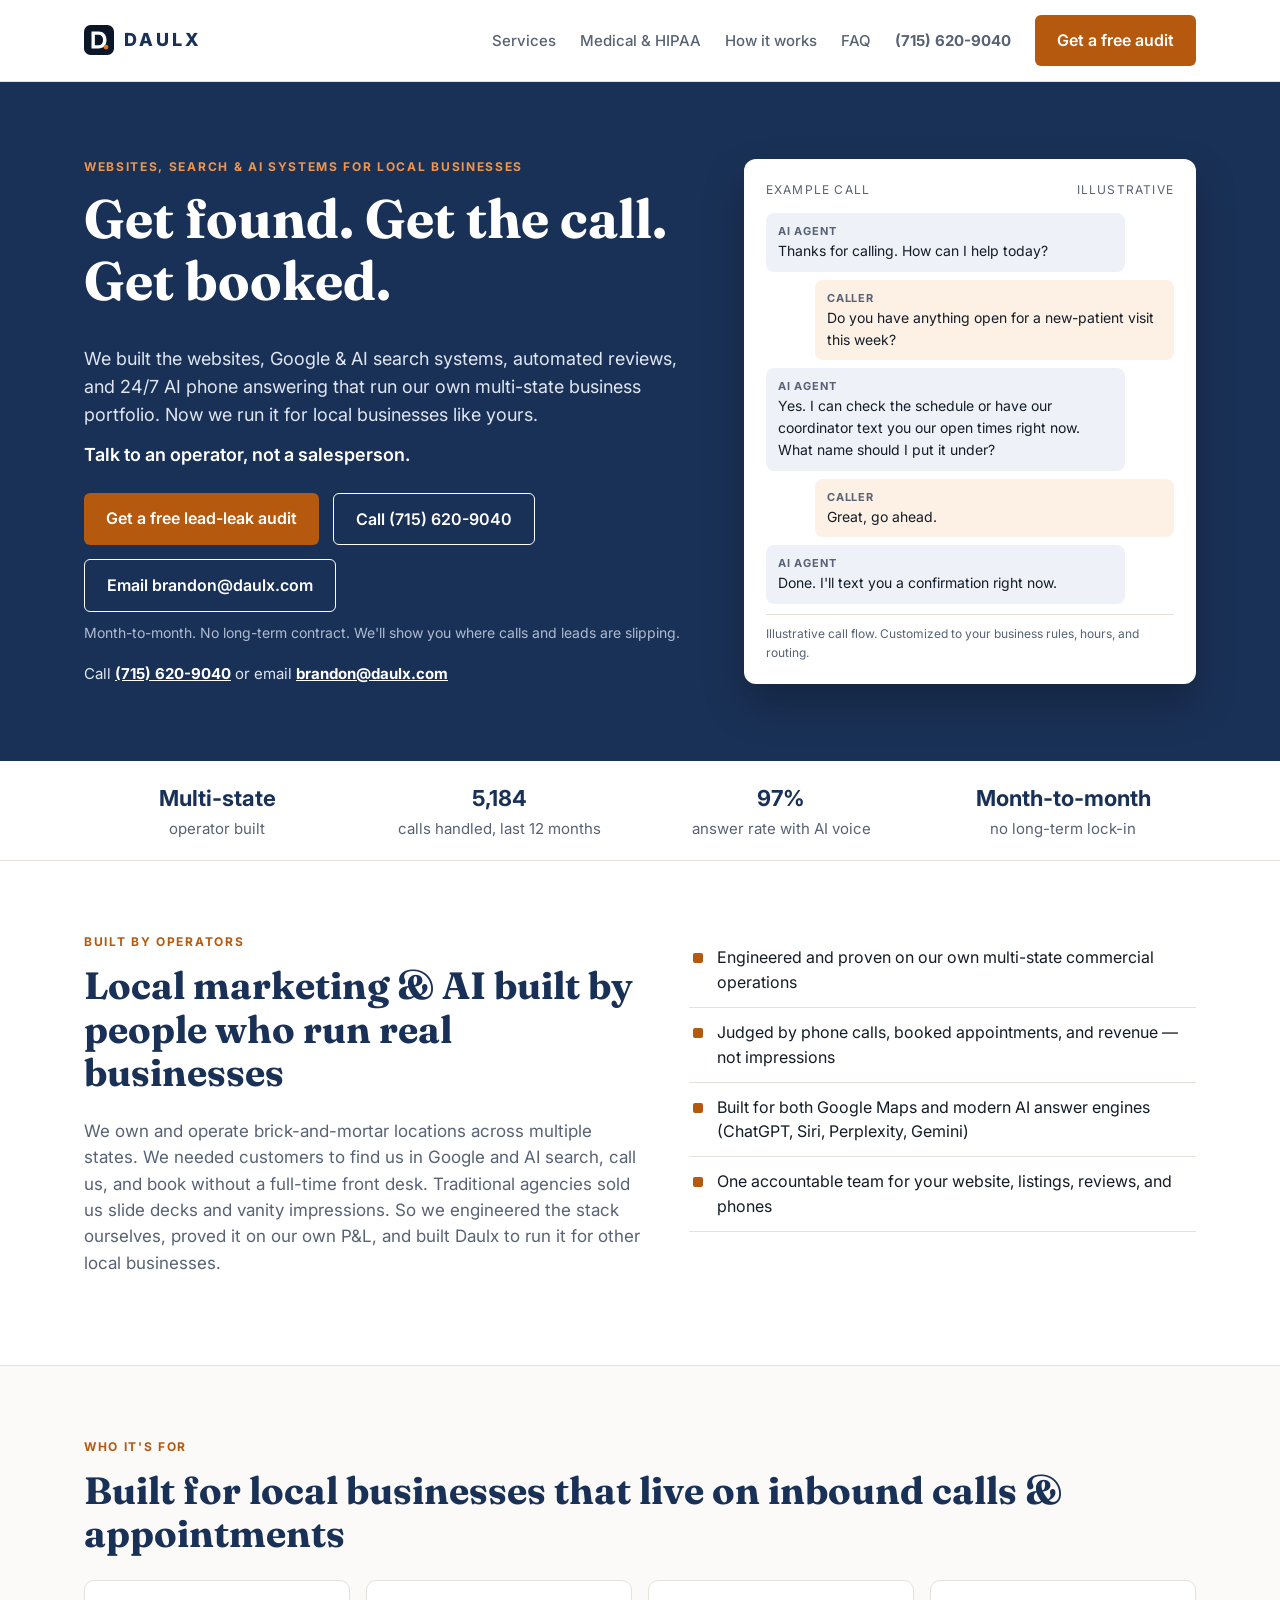
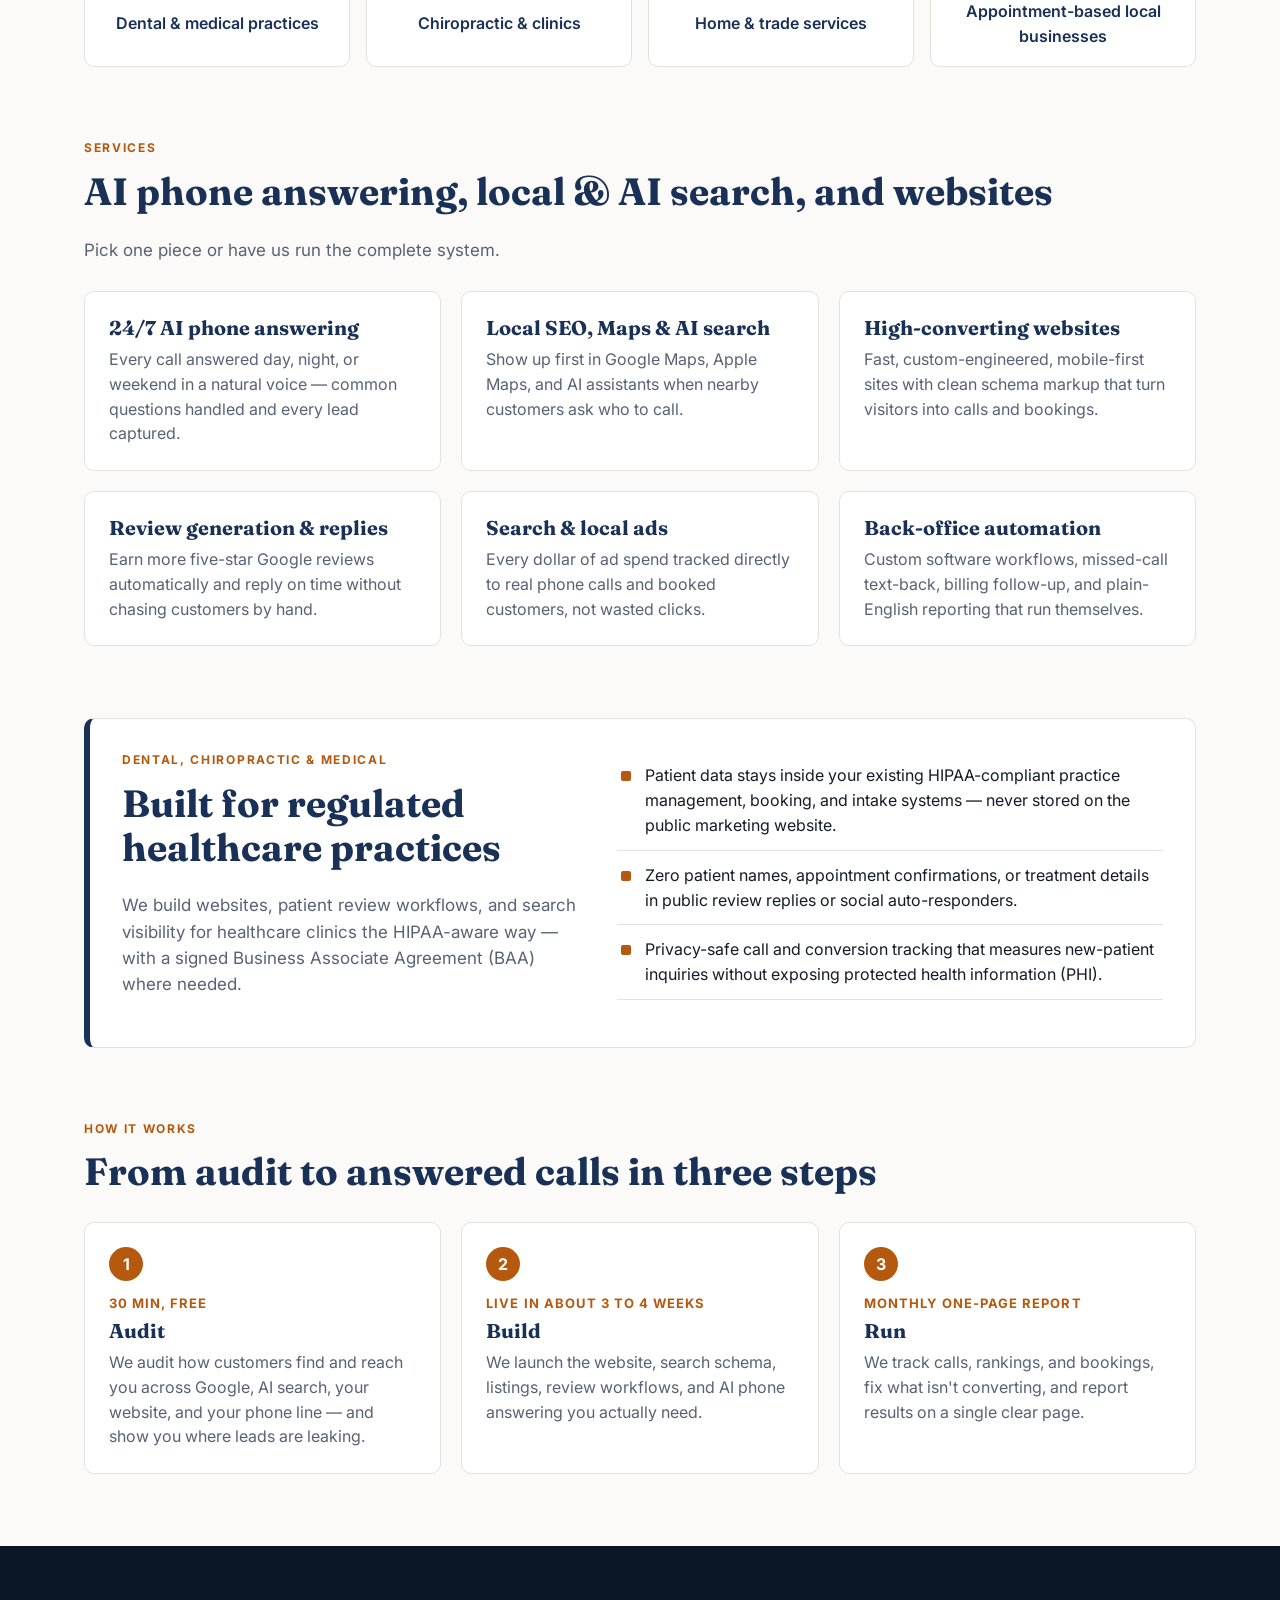
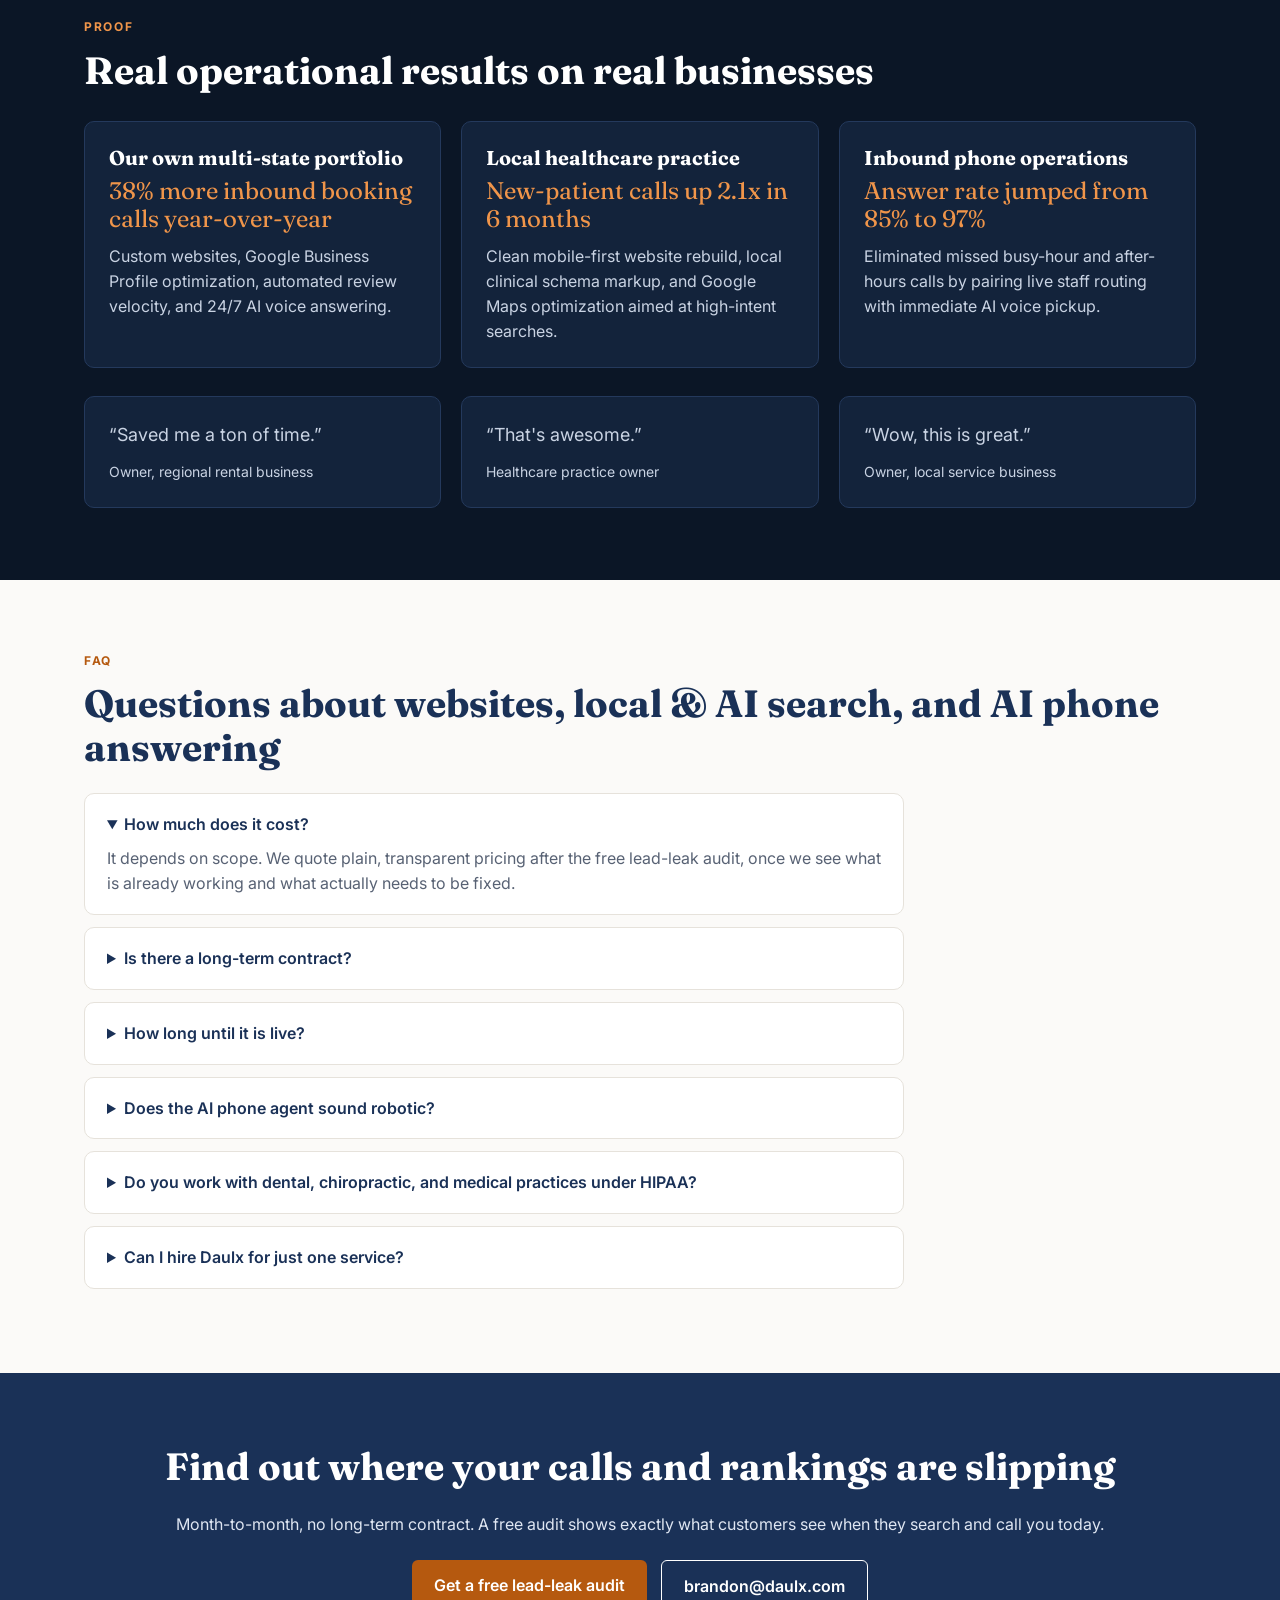
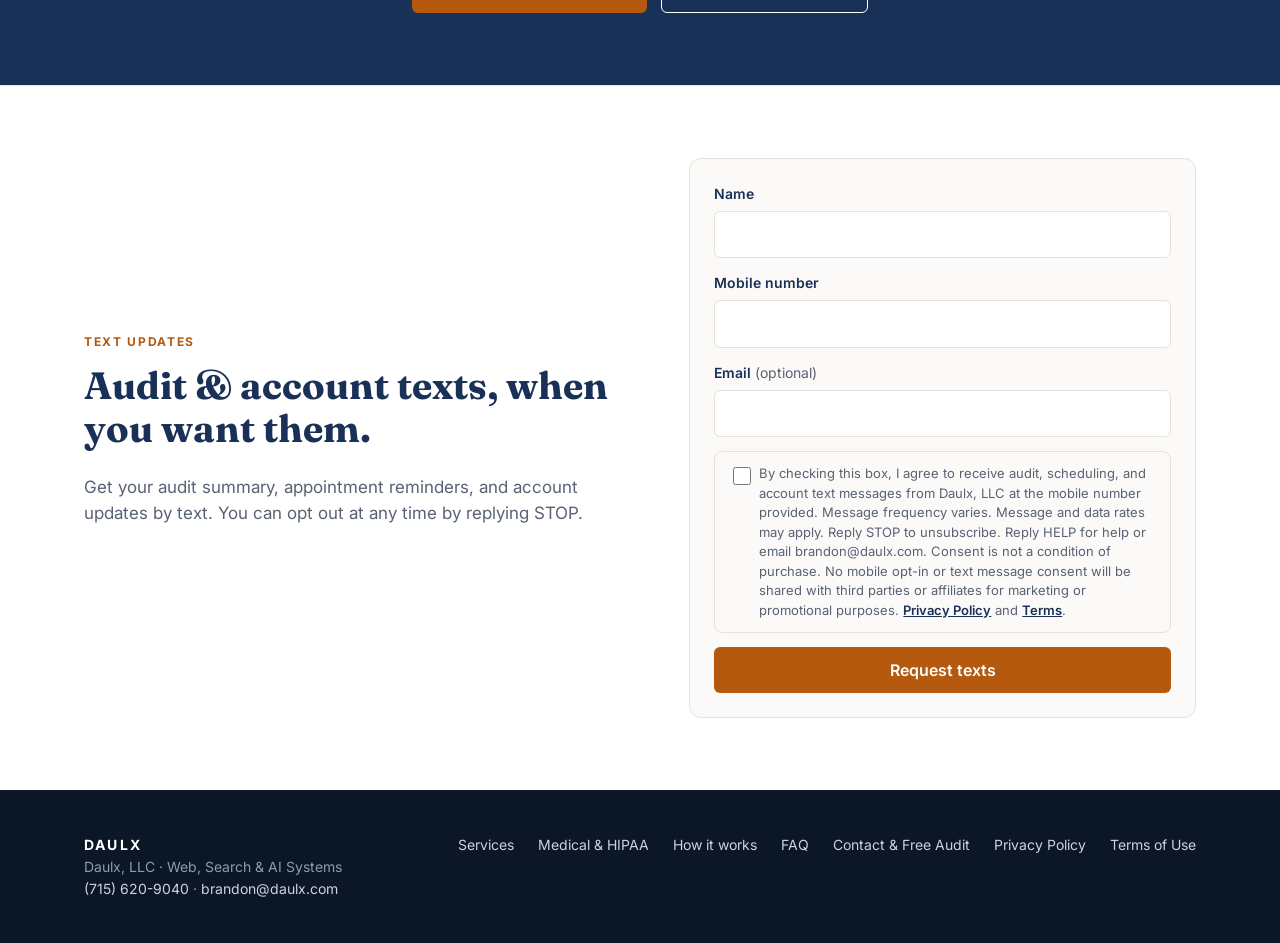
==== commit 8605fc70: "Add Daulx phone (715) 620-9040 to header, contact, footer, JSON-LD, llms.txt" ====
--- a/index.html
+++ b/index.html
@@ -18,8 +18,8 @@
 <link rel="preload" href="fonts/fraunces-latin.woff2" as="font" type="font/woff2" crossorigin>
 <link rel="stylesheet" href="styles.css">
 <script type="application/ld+json">{"@context":"https://schema.org","@graph":[
-{"@type":"Organization","@id":"https://daulx.com/#organization","name":"Daulx, LLC","url":"https://daulx.com/","logo":"https://daulx.com/favicon.svg","email":"brandon@daulx.com"},
-{"@type":"ProfessionalService","@id":"https://daulx.com/#service","name":"Daulx","parentOrganization":{"@id":"https://daulx.com/#organization"},"url":"https://daulx.com/","email":"brandon@daulx.com","image":"https://daulx.com/og-preview.png","description":"Websites, local SEO, Google Business Profile, AI search optimization, review systems, AI phone answering, and back-office automation for local businesses.","areaServed":"US"},
+{"@type":"Organization","@id":"https://daulx.com/#organization","name":"Daulx, LLC","url":"https://daulx.com/","logo":"https://daulx.com/favicon.svg","telephone":"+1-715-620-9040","email":"brandon@daulx.com"},
+{"@type":"ProfessionalService","@id":"https://daulx.com/#service","name":"Daulx","parentOrganization":{"@id":"https://daulx.com/#organization"},"url":"https://daulx.com/","telephone":"+1-715-620-9040","email":"brandon@daulx.com","image":"https://daulx.com/og-preview.png","description":"Websites, local SEO, Google Business Profile, AI search optimization, review systems, AI phone answering, and back-office automation for local businesses.","areaServed":"US"},
 {"@type":"FAQPage","mainEntity":[
 {"@type":"Question","name":"How much does it cost?","acceptedAnswer":{"@type":"Answer","text":"It depends on scope. We quote after the free lead-leak audit, once we know what you actually need."}},
 {"@type":"Question","name":"Is there a contract?","acceptedAnswer":{"@type":"Answer","text":"Month-to-month. No long-term contract."}},
@@ -29,7 +29,7 @@
 {"@type":"Question","name":"Can I hire you for just one service?","acceptedAnswer":{"@type":"Answer","text":"Yes. Start with one piece, such as AI phone answering, your website, or your Google and AI search visibility, and add more later if it makes sense."}}]}]}</script>
 </head><body>
 <header><div class="wrap"><a class="logo" href="/"><img src="favicon.svg" alt="Daulx" width="30" height="30"><span class="brand">DAULX</span></a>
-<nav><a href="/#services">Services</a><a href="/#regulated">Medical &amp; HIPAA</a><a href="/#how">How it works</a><a href="/#faq">FAQ</a><a class="btn" href="/contact">Get a free audit</a></nav></div></header>
+<nav><a href="/#services">Services</a><a href="/#regulated">Medical &amp; HIPAA</a><a href="/#how">How it works</a><a href="/#faq">FAQ</a><a class="navphone" href="tel:+17156209040" style="font-weight:700">(715) 620-9040</a><a class="btn" href="/contact">Get a free audit</a></nav></div></header>
 
 <main id="main">
 <div class="hero" id="top"><div class="wrap"><div>
@@ -37,9 +37,9 @@
 <h1>Get found. Get the call. Get booked.</h1>
 <p>We built the websites, Google &amp; AI search systems, automated reviews, and 24/7 AI phone answering that run our own multi-state business portfolio. Now we run it for local businesses like yours.</p>
 <p class="operator">Talk to an operator, not a salesperson.</p>
-<div class="ctas"><a class="btn" href="/contact">Get a free lead-leak audit</a><a class="btn ghost" href="mailto:brandon@daulx.com">Email brandon@daulx.com</a></div>
+<div class="ctas"><a class="btn" href="/contact">Get a free lead-leak audit</a><a class="btn ghost" href="tel:+17156209040">Call (715) 620-9040</a><a class="btn ghost" href="mailto:brandon@daulx.com">Email brandon@daulx.com</a></div>
 <div class="micro">Month-to-month. No long-term contract. We'll show you where calls and leads are slipping.</div>
-<div class="callnow">Direct operator email: <a href="mailto:brandon@daulx.com">brandon@daulx.com</a></div>
+<div class="callnow">Call <a href="tel:+17156209040">(715) 620-9040</a> or email <a href="mailto:brandon@daulx.com">brandon@daulx.com</a></div>
 </div>
 <div class="tcard" aria-label="Example call"><div class="lbl"><span>Example call</span><span>Illustrative</span></div>
 <div class="msg ai"><b>AI agent</b>Thanks for calling. How can I help today?</div>
@@ -121,7 +121,7 @@
 </form></div></section>
 </main>
 
-<footer><div class="wrap"><div><strong style="color:#fff;letter-spacing:.16em">DAULX</strong><br>Daulx, LLC &middot; Web, Search &amp; AI Systems<br><a href="mailto:brandon@daulx.com">brandon@daulx.com</a></div>
+<footer><div class="wrap"><div><strong style="color:#fff;letter-spacing:.16em">DAULX</strong><br>Daulx, LLC &middot; Web, Search &amp; AI Systems<br><a href="tel:+17156209040">(715) 620-9040</a> &middot; <a href="mailto:brandon@daulx.com">brandon@daulx.com</a></div>
 <div class="links"><a href="/#services">Services</a><a href="/#regulated">Medical &amp; HIPAA</a><a href="/#how">How it works</a><a href="/#faq">FAQ</a><a href="/contact">Contact &amp; Free Audit</a><a href="/privacy">Privacy Policy</a><a href="/terms">Terms of Use</a></div></div></footer>
 
 <div class="sticky" id="sticky"><a class="btn call" href="mailto:brandon@daulx.com">Email</a><a class="btn" href="/contact">Book audit</a></div>
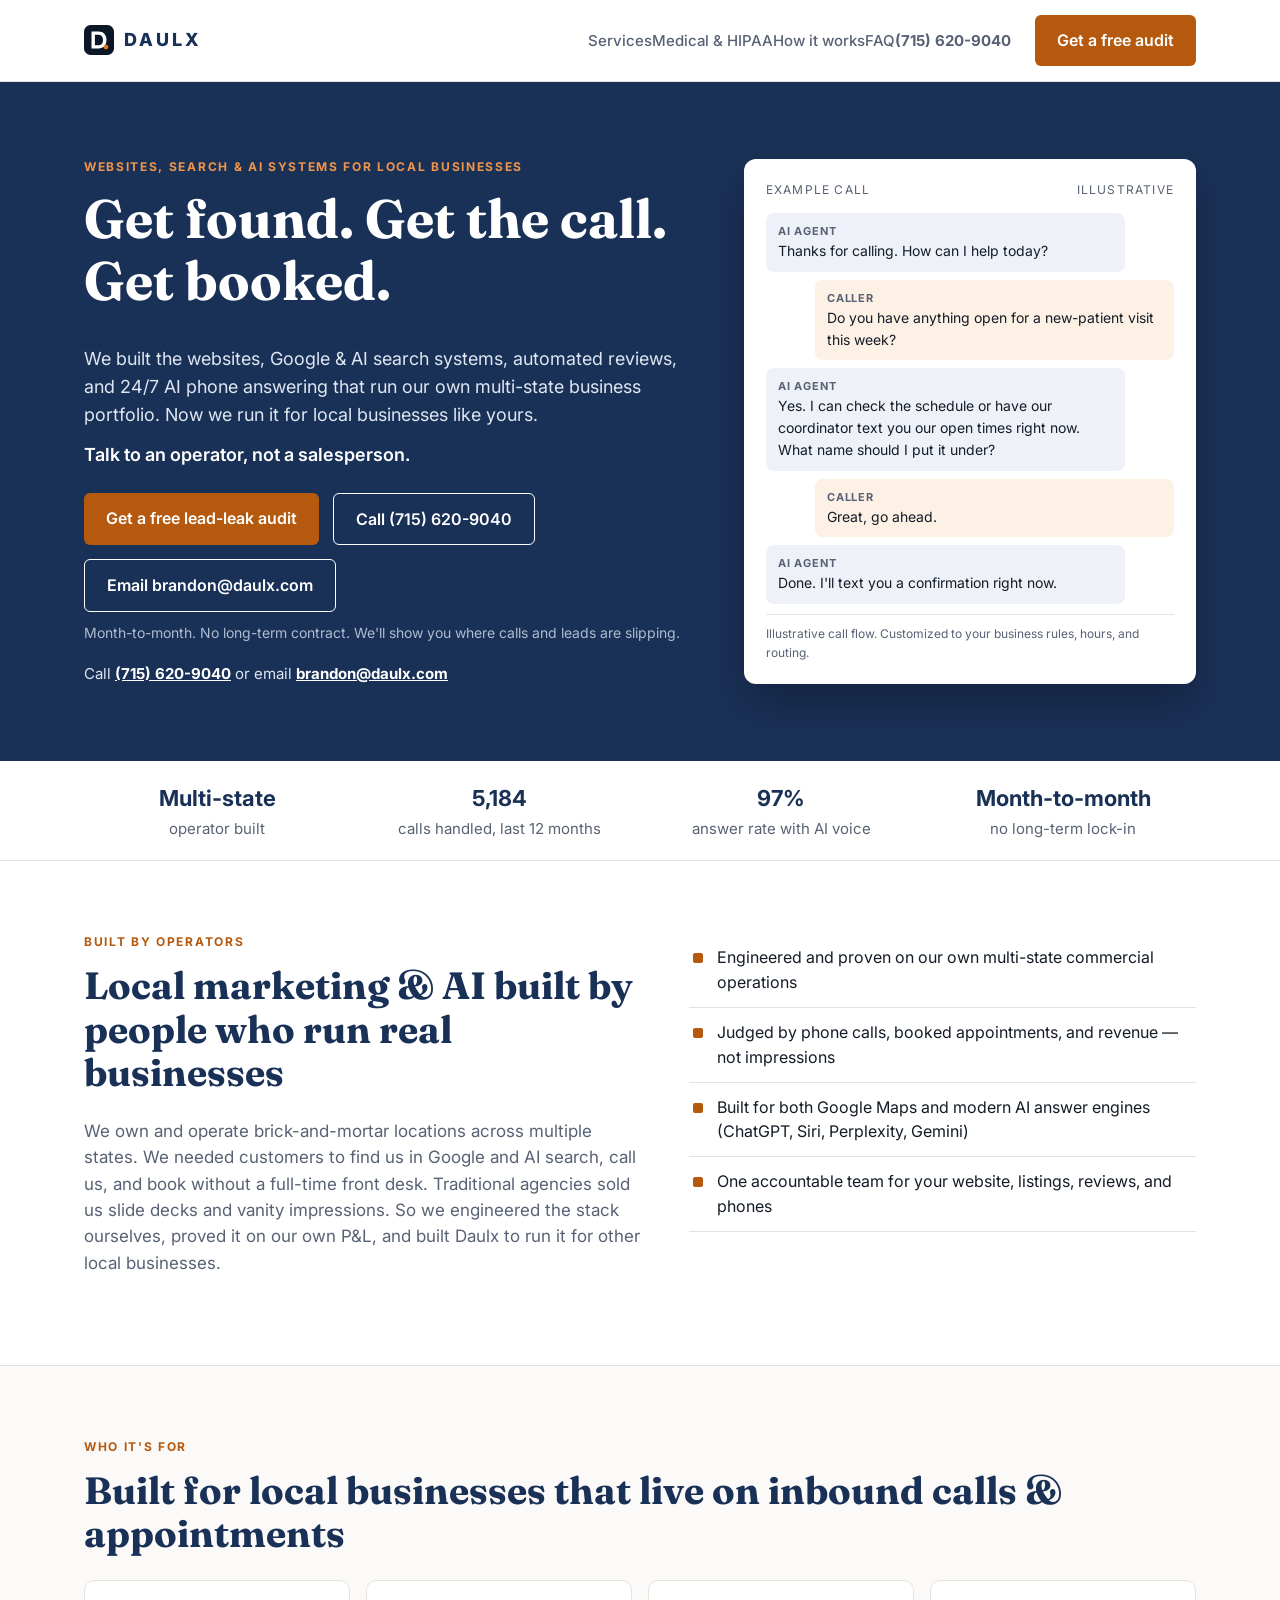
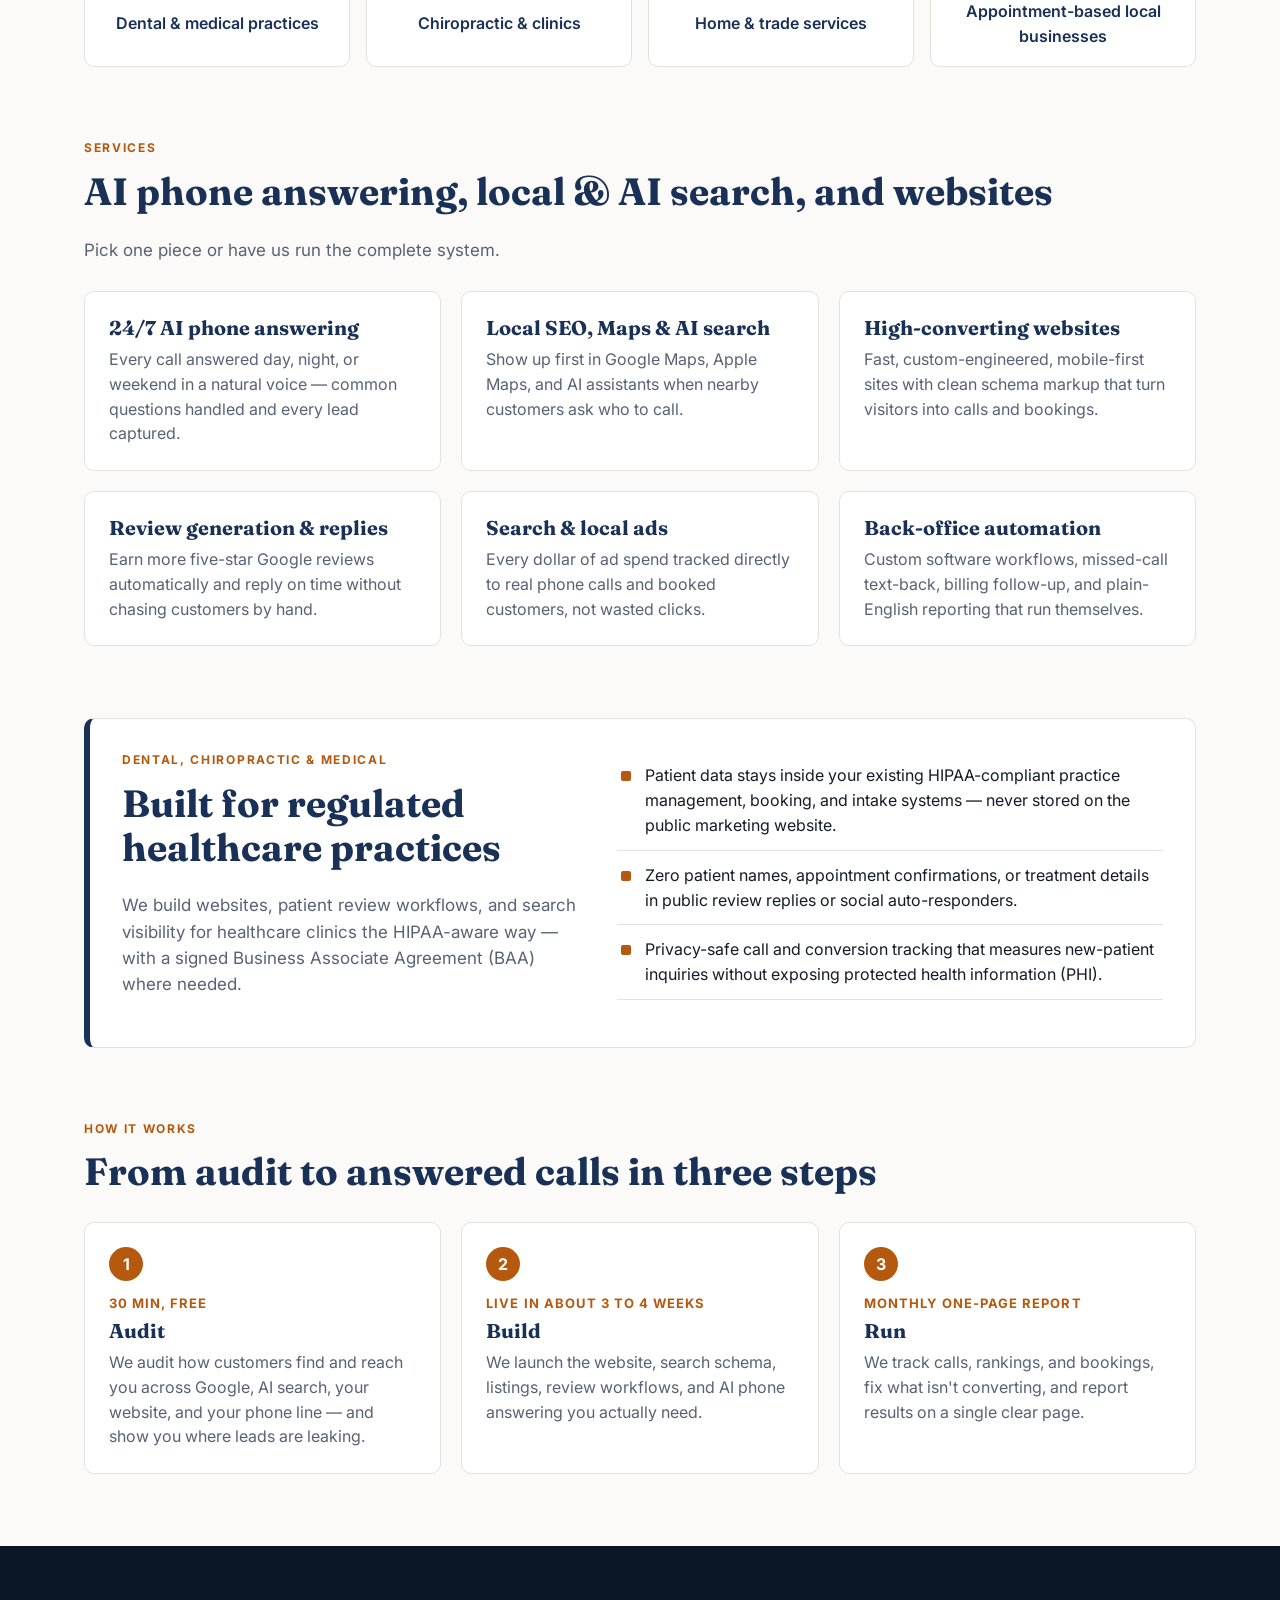
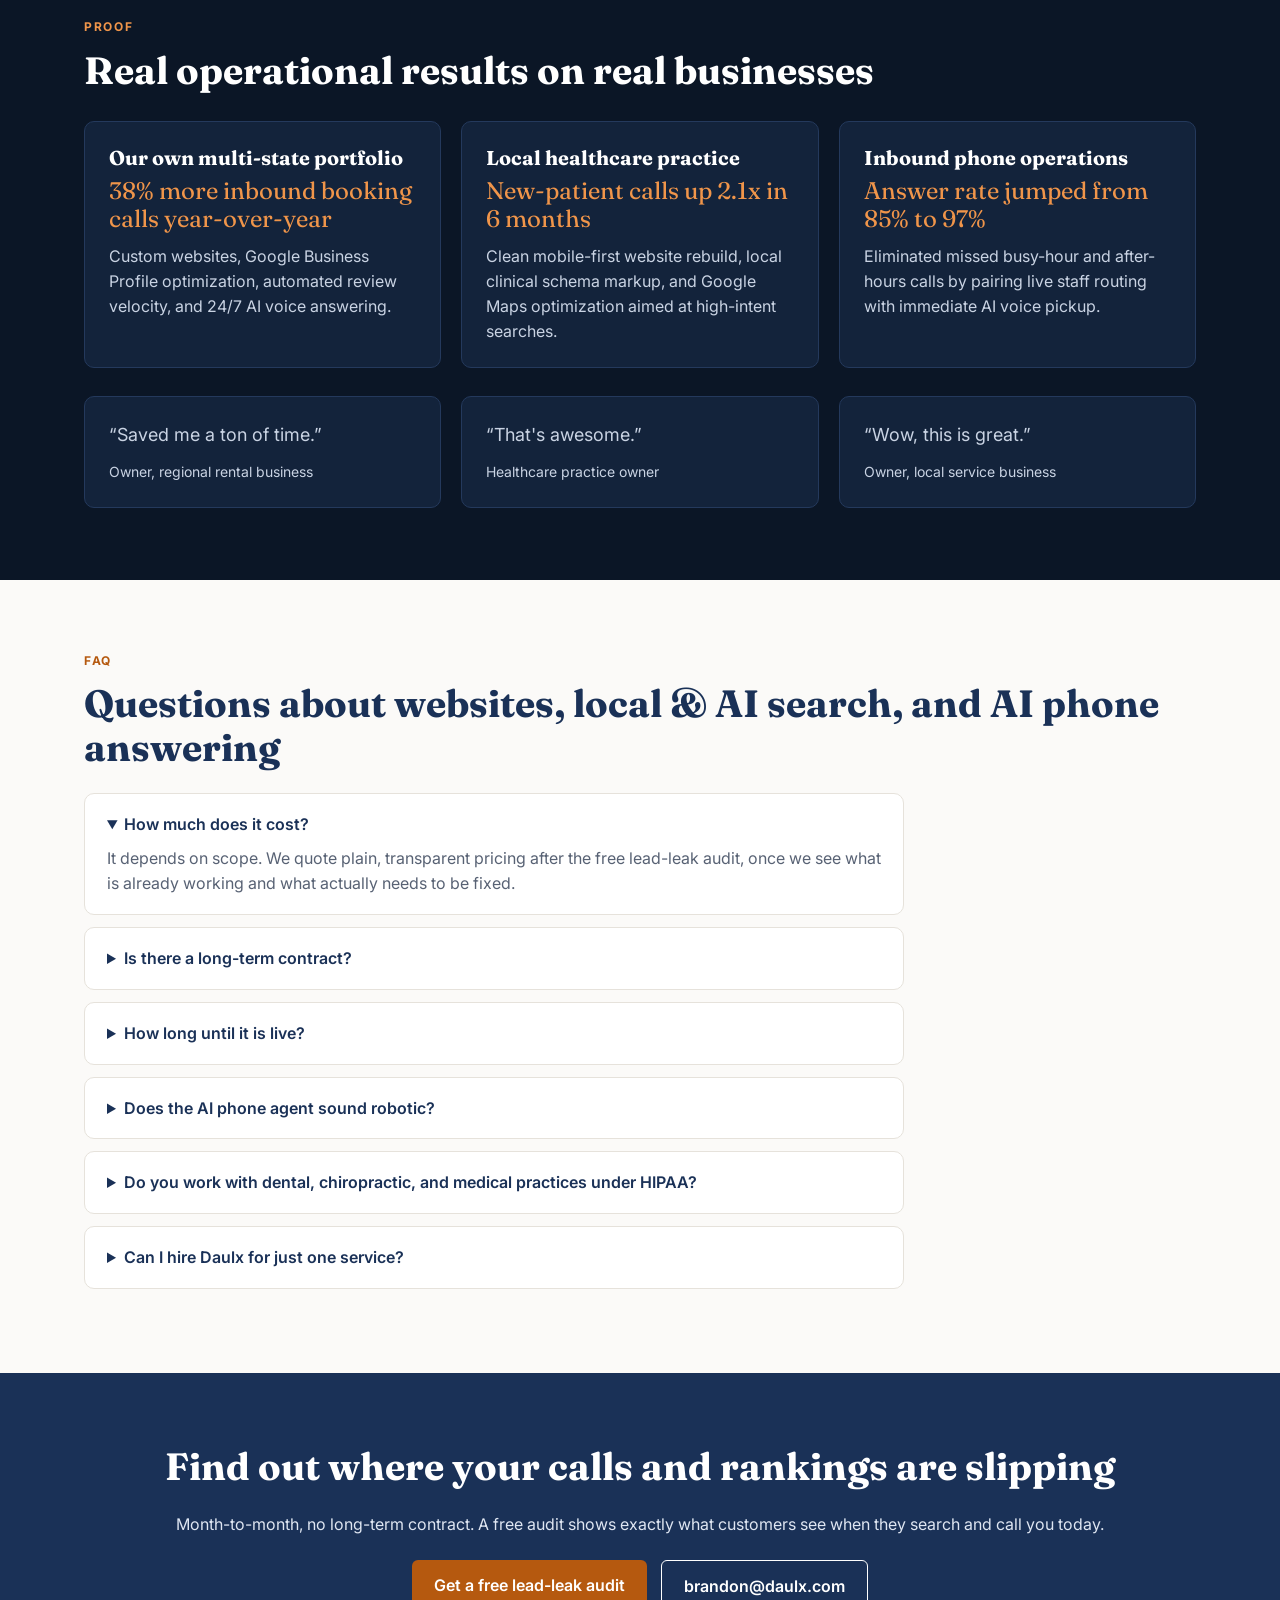
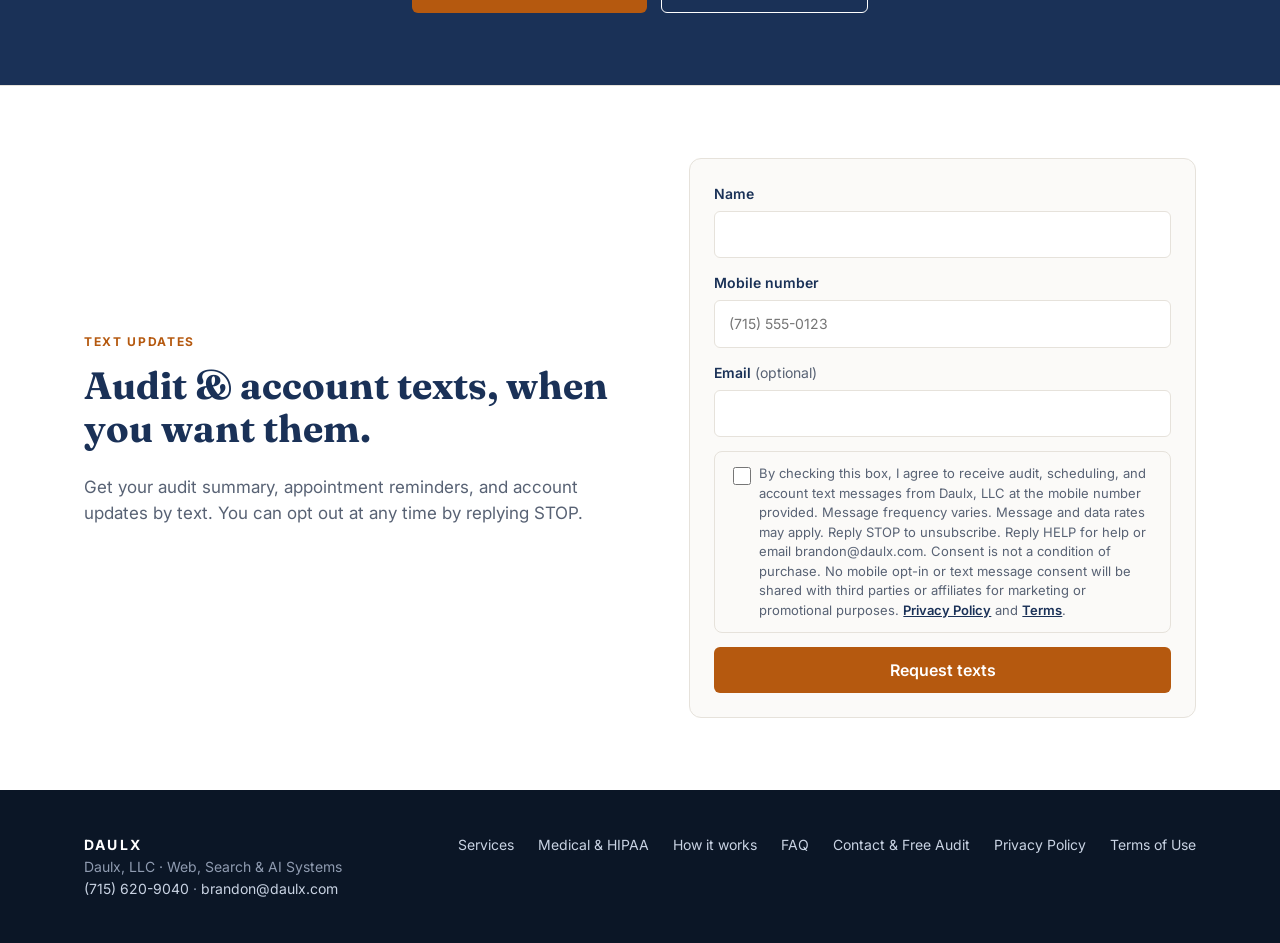
==== commit d9c8cde6: "Fix QA findings: FormSubmit POST forms, mobile menu, optional SMS consent, phone validation, raster " ====
--- a/index.html
+++ b/index.html
@@ -4,6 +4,8 @@
 <title>Websites, Local SEO, AI Search &amp; AI Phone Answering | Daulx</title>
 <meta name="description" content="Daulx builds high-converting websites, Google Maps &amp; AI search visibility, automated review systems, and 24/7 AI phone answering for local businesses. Get a free lead-leak audit.">
 <link rel="icon" href="favicon.svg" type="image/svg+xml">
+<link rel="icon" href="/favicon.ico" sizes="any">
+<link rel="apple-touch-icon" href="/apple-touch-icon.png">
 <meta property="og:type" content="website">
 <meta property="og:site_name" content="DAULX">
 <meta property="og:title" content="Websites, Local SEO, AI Search &amp; AI Phone Answering | Daulx">
@@ -28,8 +30,9 @@
 {"@type":"Question","name":"Do you work with medical and dental practices under HIPAA?","acceptedAnswer":{"@type":"Answer","text":"Yes. We build HIPAA-aware: patient data stays in your existing HIPAA-compliant booking, forms, and records systems, never on the marketing site. Review replies never include patient names or treatment details, and tracking is set up to be privacy-safe."}},
 {"@type":"Question","name":"Can I hire you for just one service?","acceptedAnswer":{"@type":"Answer","text":"Yes. Start with one piece, such as AI phone answering, your website, or your Google and AI search visibility, and add more later if it makes sense."}}]}]}</script>
 </head><body>
-<header><div class="wrap"><a class="logo" href="/"><img src="favicon.svg" alt="Daulx" width="30" height="30"><span class="brand">DAULX</span></a>
-<nav><a href="/#services">Services</a><a href="/#regulated">Medical &amp; HIPAA</a><a href="/#how">How it works</a><a href="/#faq">FAQ</a><a class="navphone" href="tel:+17156209040" style="font-weight:700">(715) 620-9040</a><a class="btn" href="/contact">Get a free audit</a></nav></div></header>
+<header><div class="wrap"><a class="logo" href="/"><img src="/favicon.svg" alt="Daulx" width="30" height="30"><span class="brand">DAULX</span></a>
+<nav aria-label="Main"><div class="navlinks" id="navlinks"><a href="/#services">Services</a><a href="/#regulated">Medical &amp; HIPAA</a><a href="/#how">How it works</a><a href="/#faq">FAQ</a><a class="navphone" href="tel:+17156209040" style="font-weight:700">(715) 620-9040</a></div><a class="btn" href="/contact">Get a free audit</a><button class="menu-toggle" type="button" aria-expanded="false" aria-controls="navlinks"><span class="bars" aria-hidden="true"></span><span class="sr-only">Menu</span></button></nav></div></header>
+<script src="/site.js" defer></script>
 
 <main id="main">
 <div class="hero" id="top"><div class="wrap"><div>
@@ -107,15 +110,20 @@
 
 <section class="textus" id="sms-opt-in"><div class="wrap two"><div><div class="eyebrow">Text updates</div><h2>Audit &amp; account texts, when you want them.</h2>
 <p class="lead">Get your audit summary, appointment reminders, and account updates by text. You can opt out at any time by replying STOP.</p></div>
-<form class="form" action="thanks" method="get">
+<form class="form" action="https://formsubmit.co/brandon@daulx.com" method="POST">
+<input type="hidden" name="_next" value="https://daulx.com/thanks">
+<input type="hidden" name="_subject" value="New Daulx audit request">
+<input type="hidden" name="_captcha" value="false">
+<input type="hidden" name="_template" value="table">
+<input type="text" name="_honey" tabindex="-1" autocomplete="off" aria-hidden="true" style="display:none">
 <label class="field"><span>Name</span>
-<input type="text" name="name" autocomplete="name" required></label>
+<input type="text" name="name" autocomplete="name" required aria-describedby="err-name"><span class="err" id="err-name" role="alert">Please enter your name.</span></label>
 <label class="field"><span>Mobile number</span>
-<input type="tel" name="mobile" autocomplete="tel" required></label>
+<input type="tel" name="mobile" autocomplete="tel" inputmode="tel" required pattern="^\s*(\+?1[\s.\-]?)?\(?[2-9][0-9]{2}\)?[\s.\-]?[0-9]{3}[\s.\-]?[0-9]{4}\s*$" title="10-digit US phone number, e.g. (715) 555-0123" placeholder="(715) 555-0123" aria-describedby="err-mobile"><span class="err" id="err-mobile" role="alert">Please enter a 10-digit US mobile number, like (715) 555-0123.</span></label>
 <label class="field"><span>Email <span class="optional">(optional)</span></span>
-<input type="email" name="email" autocomplete="email"></label>
+<input type="email" name="email" autocomplete="email" aria-describedby="err-email"><span class="err" id="err-email" role="alert">Please enter a valid email address, like you@business.com.</span></label>
 <label class="consent">
-<input type="checkbox" name="sms_opt_in" value="yes" required>
+<input type="checkbox" name="sms_opt_in" value="yes">
 <span>By checking this box, I agree to receive audit, scheduling, and account text messages from Daulx, LLC at the mobile number provided. Message frequency varies. Message and data rates may apply. Reply STOP to unsubscribe. Reply HELP for help or email brandon@daulx.com. Consent is not a condition of purchase. No mobile opt-in or text message consent will be shared with third parties or affiliates for marketing or promotional purposes. <a href="privacy">Privacy Policy</a> and <a href="terms">Terms</a>.</span></label>
 <button class="btn" type="submit">Request texts</button>
 </form></div></section>
--- a/styles.css
+++ b/styles.css
@@ -96,15 +96,28 @@
 footer a{color:#c9d3e3;text-decoration:none}
 footer a:hover{color:#fff}
 .hero .eyebrow,.hero .ph,.proof .eyebrow,.proof .result{color:var(--signal-lt)}
+.menu-toggle{display:none;background:none;border:1px solid var(--line);border-radius:8px;width:44px;height:44px;padding:0;cursor:pointer;align-items:center;justify-content:center;color:var(--navy)}
+.menu-toggle:focus-visible,nav a:focus-visible{outline:3px solid var(--signal);outline-offset:2px}
+.menu-toggle .bars,.menu-toggle .bars::before,.menu-toggle .bars::after{display:block;width:20px;height:2px;background:currentColor;border-radius:2px;position:relative;content:""}
+.menu-toggle .bars::before{position:absolute;top:-6px}.menu-toggle .bars::after{position:absolute;top:6px}
+.err{display:none;color:#b42318;font-size:13px;font-weight:600}
+.field.invalid input,.field.invalid textarea{border-color:#b42318}
+.field.invalid .err{display:block}
+.sr-only{position:absolute;width:1px;height:1px;overflow:hidden;clip:rect(0 0 0 0);white-space:nowrap}
 .sticky{display:none}
 @media(max-width:900px){
+  header .wrap{position:relative;flex-wrap:wrap}
+  .menu-toggle{display:inline-flex;margin-left:auto}
+  nav .navlinks{display:none}
+  header.open nav .navlinks{display:flex;flex-direction:column;align-items:stretch;gap:0;position:absolute;left:0;right:0;top:100%;background:#fff;border-bottom:1px solid var(--line);box-shadow:0 10px 20px rgba(0,0,0,.08);padding:8px 20px 14px;z-index:60}
+  header.open nav .navlinks a{padding:12px 0;border-bottom:1px solid var(--line);font-size:16px}
+  header.open nav .navlinks a:last-child{border-bottom:0}
   .hero .wrap,.two,.main-split,.hcard{grid-template-columns:1fr}
   .tcard{display:none}
   .grid{grid-template-columns:1fr 1fr}
   .who{grid-template-columns:1fr 1fr}
 }
 @media(max-width:600px){
-  nav a:not(.btn){display:none}
   nav .btn{padding:10px 14px;font-size:14px}
   .hero{padding:48px 0}
   section{padding:48px 0}
